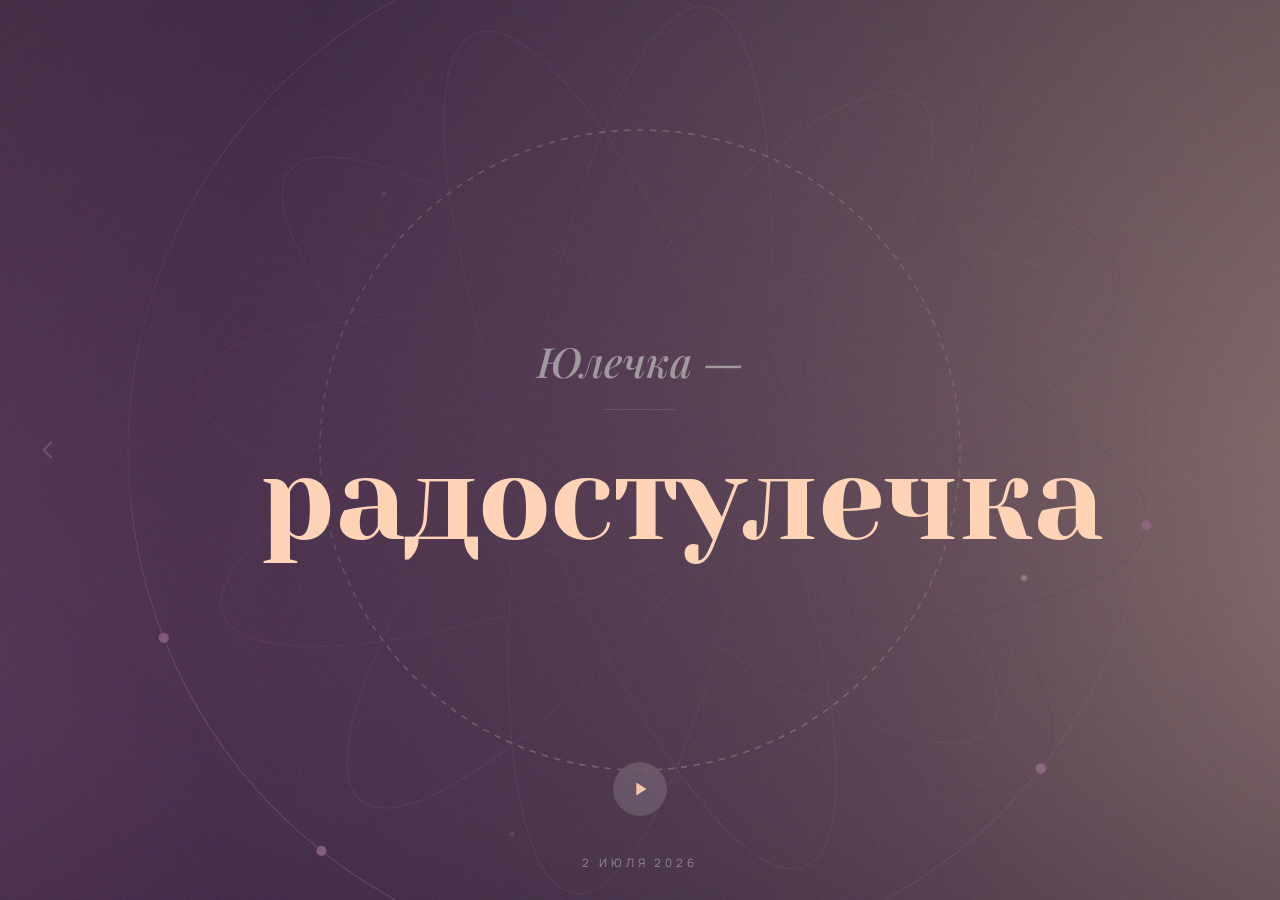
==== index.html @ dc961b3c "Прятать колокольчик после отправки кода подписки Co-Authored-By: Claude Fable 5 <noreply@anthropic.c" ====
<!DOCTYPE html>
<html lang="ru">
<head>
    <meta charset="UTF-8">
    <meta name="viewport" content="width=device-width, initial-scale=1.0">
    <title>Для Юлечки</title>

    <!-- Базовые премиум-шрифты (с кириллицей). Шрифт слова на день подгружается из JS -->
    <link rel="preconnect" href="https://fonts.googleapis.com">
    <link rel="preconnect" href="https://fonts.gstatic.com" crossorigin>
    <link href="https://fonts.googleapis.com/css2?family=Manrope:wght@400;500;600&family=Playfair+Display:ital,wght@0,500;0,600;1,500&display=swap" rel="stylesheet">

    <!-- PWA: установка на экран телефона -->
    <meta name="theme-color" content="#f4e9e3">
    <link rel="manifest" href="manifest.webmanifest">
    <link rel="apple-touch-icon" href="apple-touch-icon.png">
    <link rel="icon" type="image/png" sizes="192x192" href="icon-192.png">
    <meta name="mobile-web-app-capable" content="yes">
    <meta name="apple-mobile-web-app-capable" content="yes">
    <meta name="apple-mobile-web-app-status-bar-style" content="default">
    <meta name="apple-mobile-web-app-title" content="Юлечке">

    <style>
        :root {
            --canvas: #fbf8f5;
            --ink: #1c1614;
            --ink-soft: #6a5f5a;
            --accent: #b0567a;
            --line: #d9cfca;
            --mesh: none;
            --rhyme-font: "Playfair Display", serif;   /* JS подменит на шрифт дня */
        }

        * { box-sizing: border-box; }
        html, body { height: 100%; }

        body {
            margin: 0;
            min-height: 100svh;
            display: flex;
            align-items: center;
            justify-content: center;
            padding: clamp(24px, 6vw, 80px);
            font-family: "Manrope", -apple-system, BlinkMacSystemFont, "Segoe UI", sans-serif;
            color: var(--ink);
            background-color: var(--canvas);
            text-align: center;
            user-select: none;
            overflow: hidden;
            -webkit-font-smoothing: antialiased;
            text-rendering: optimizeLegibility;
            transition: background-color 1.4s ease, color 1.4s ease;
        }

        /* Живой mesh-градиент дня */
        body::before {
            content: "";
            position: fixed;
            inset: -30%;
            z-index: -3;
            background-image: var(--mesh);
            background-repeat: no-repeat;
            transition: background-image 1.4s ease;
            animation: drift 28s ease-in-out infinite alternate;
            will-change: transform;
        }

        /* Виньетка + тонкое зерно */
        body::after {
            content: "";
            position: fixed;
            inset: 0;
            z-index: -1;
            pointer-events: none;
            background-image:
                radial-gradient(145% 105% at 50% 38%, transparent 52%, rgba(0,0,0,0.16) 100%),
                url("data:image/svg+xml,%3Csvg xmlns='http://www.w3.org/2000/svg' width='140' height='140'%3E%3Cfilter id='n'%3E%3CfeTurbulence type='fractalNoise' baseFrequency='0.85' numOctaves='2' stitchTiles='stitch'/%3E%3C/filter%3E%3Crect width='100%25' height='100%25' filter='url(%23n)' opacity='0.4'/%3E%3C/svg%3E");
            background-size: cover, 150px 150px;
            background-repeat: no-repeat, repeat;
            opacity: 0.9;
            mix-blend-mode: soft-light;
        }

        /* Фоновый слой дня: SVG-орнамент (#art) или живая JS-сцена в песочнице (#scene) */
        #art, #scene {
            position: fixed;
            inset: 0;
            z-index: -2;
            pointer-events: none;
            opacity: 0;
            transition: opacity 1.6s ease;
            -webkit-mask-image: radial-gradient(72% 52% at 50% 47%, rgba(0,0,0,0.18), rgba(0,0,0,0.6) 46%, #000 78%);
                    mask-image: radial-gradient(72% 52% at 50% 47%, rgba(0,0,0,0.18), rgba(0,0,0,0.6) 46%, #000 78%);
        }
        #scene { border: 0; background: transparent; }
        #art svg { width: 100%; height: 100%; display: block; }

        /* Осознанная анимация орнамента — медленная, в одном ритме с дрейфом фона */
        #art .art-spin { transform-box: view-box; transform-origin: 50% 50%; will-change: transform; }
        #art .art-constellation { animation: artSpin 160s linear infinite; }
        #art .art-petals        { animation: artSpinRev 150s linear infinite; }
        #art .art-orbits        { animation: artSpin 110s linear infinite; }
        #art .art-rays          { animation: artSpin 95s  linear infinite; }
        #art .art-lattice       { animation: artSpinRev 210s linear infinite; }
        #art .art-waves         { animation: artDrift 26s ease-in-out infinite alternate; }
        #art .art-gen           { animation: artSway 30s ease-in-out infinite alternate; }
        #art .tw                { animation: twinkle 4s ease-in-out infinite; }

        @keyframes artSpin    { from { transform: rotate(0deg)    scale(1.45); } to { transform: rotate(360deg)  scale(1.45); } }
        @keyframes artSpinRev { from { transform: rotate(0deg)    scale(1.45); } to { transform: rotate(-360deg) scale(1.45); } }
        @keyframes artSway    { from { transform: rotate(-5deg)   scale(1.16); } to { transform: rotate(5deg)    scale(1.16); } }
        @keyframes artDrift   { from { transform: translateX(-3%) scale(1.12); } to { transform: translateX(3%)  scale(1.12); } }
        @keyframes twinkle    { 0%, 100% { opacity: 0.4; } 50% { opacity: 1; } }

        .card {
            position: relative;
            z-index: 0;
            max-width: 760px;
            width: 100%;
            opacity: 0;
            transform: translateY(14px);
            animation: rise 1.1s cubic-bezier(0.22, 1, 0.36, 1) forwards;
        }

        .eyebrow {
            font-size: clamp(0.7rem, 2.4vw, 0.82rem);
            letter-spacing: 0.42em;
            text-transform: uppercase;
            color: var(--ink-soft);
            margin: 0 0 clamp(20px, 5vw, 34px);
            padding-left: 0.42em;
        }

        .name {
            font-family: "Playfair Display", serif;
            font-weight: 500;
            font-style: italic;
            font-size: clamp(1.6rem, 6vw, 2.6rem);
            line-height: 1;
            color: var(--ink-soft);
            margin: 0;
        }

        .rule {
            width: clamp(40px, 12vw, 72px);
            height: 1px;
            margin: clamp(18px, 4vw, 28px) auto;
            background: var(--line);
        }

        .rhyme {
            font-family: var(--rhyme-font);
            font-weight: 500;
            font-size: clamp(3.4rem, 17vw, 7.5rem);
            line-height: 1.02;
            letter-spacing: -0.01em;
            color: var(--accent);
            margin: 0;
            cursor: pointer;             /* тап по слову переигрывает появление букв */
            -webkit-tap-highlight-color: transparent;
        }
        .rhyme .word { white-space: nowrap; }

        /* Появление по буквам — базовая анимация, набор подменяется классом anim-* */
        .rhyme .ch {
            display: inline-block;
            opacity: 0;
            animation: chRise 0.7s cubic-bezier(0.22, 1, 0.36, 1) both;
        }
        .rhyme.anim-fade  .ch { animation-name: chFade; }
        .rhyme.anim-blur  .ch { animation-name: chBlur; }
        .rhyme.anim-scale .ch { animation-name: chScale; }
        .rhyme.anim-drop  .ch { animation-name: chDrop; }
        .rhyme.anim-glow  .ch { animation-name: chGlow; animation-duration: 1.1s; }
        .rhyme.anim-wave  .ch { animation-name: chWave; }

        .date {
            position: fixed;
            left: 0; right: 0; bottom: clamp(18px, 4vw, 30px);
            text-align: center;
            font-size: clamp(0.62rem, 2vw, 0.72rem);
            letter-spacing: 0.34em;
            text-transform: uppercase;
            color: var(--ink-soft);
            opacity: 0;
            animation: fadeIn 1s ease 1s forwards;
        }

        /* Деликатная кнопка прослушивания (появляется, только если есть аудио) */
        .play {
            position: fixed;
            left: 50%;
            bottom: clamp(58px, 9vw, 84px);
            transform: translateX(-50%);
            width: 54px; height: 54px;
            display: grid; place-items: center;
            border: 1px solid var(--line);
            border-radius: 50%;
            background: rgba(255, 255, 255, 0.16);
            -webkit-backdrop-filter: blur(8px);
                    backdrop-filter: blur(8px);
            cursor: pointer;
            opacity: 0;
            transition: transform 0.25s ease, opacity 0.8s ease, background 0.25s ease;
            z-index: 1;
            -webkit-tap-highlight-color: transparent;
        }
        .play[hidden] { display: none; }
        .play.show { opacity: 0.92; }
        .play:hover { transform: translateX(-50%) scale(1.08); background: rgba(255, 255, 255, 0.28); }
        .play svg { display: block; fill: var(--accent); }

        /* Кольцо прогресса воспроизведения вокруг кнопки */
        .play .ring {
            position: absolute;
            inset: -1px;
            width: calc(100% + 2px);
            height: calc(100% + 2px);
            transform: rotate(-90deg);
            pointer-events: none;
            fill: none;
        }
        .play .ring circle {
            fill: none;
            stroke: var(--accent);
            stroke-width: 2;
            stroke-linecap: round;
            opacity: 0;
            transition: opacity 0.4s ease;
        }

        /* Колокольчик: включить пуш-уведомления (виден, пока подписка не настроена) */
        .bell {
            position: fixed;
            right: clamp(14px, 4vw, 30px);
            bottom: clamp(58px, 9vw, 84px);
            width: 44px; height: 44px;
            display: grid; place-items: center;
            border: 1px solid var(--line);
            border-radius: 50%;
            background: rgba(255, 255, 255, 0.16);
            -webkit-backdrop-filter: blur(8px);
                    backdrop-filter: blur(8px);
            cursor: pointer;
            opacity: 0;
            transition: transform 0.25s ease, opacity 0.8s ease, background 0.25s ease;
            z-index: 1;
            -webkit-tap-highlight-color: transparent;
        }
        .bell[hidden] { display: none; }
        .bell.show { opacity: 0.8; }
        .bell:hover { transform: scale(1.08); background: rgba(255, 255, 255, 0.28); }
        .bell svg { display: block; stroke: var(--ink-soft); fill: none; }

        /* Стрелки листания прошлых дней (появляются, когда архив загружен) */
        .nav {
            position: fixed;
            top: 50%;
            transform: translateY(-50%);
            width: 44px; height: 44px;
            display: grid; place-items: center;
            border: 0; padding: 0;
            background: transparent;
            color: var(--ink-soft);
            cursor: pointer;
            opacity: 0;
            transition: opacity 0.5s ease, transform 0.25s ease, visibility 0.5s;
            z-index: 2;
            -webkit-tap-highlight-color: transparent;
        }
        .nav[hidden] { display: none; }
        .nav.show { opacity: 0.4; }
        .nav.show:hover { opacity: 0.9; transform: translateY(-50%) scale(1.12); }
        .nav-prev { left: clamp(4px, 2.5vw, 26px); }
        .nav-next { right: clamp(4px, 2.5vw, 26px); }
        .nav svg { display: block; stroke: currentColor; }

        /* Подсказка «Добавить на экран телефона» — один раз, потом не показывается */
        .install {
            position: fixed;
            top: clamp(14px, 4vw, 26px);
            left: 50%;
            transform: translateX(-50%) translateY(-8px);
            display: flex; align-items: center; gap: 8px;
            max-width: calc(100vw - 28px);
            padding: 9px 10px 9px 18px;
            border: 1px solid var(--line);
            border-radius: 999px;
            background: rgba(255, 255, 255, 0.62);
            -webkit-backdrop-filter: blur(10px); backdrop-filter: blur(10px);
            color: var(--ink);
            font-size: clamp(0.78rem, 3vw, 0.9rem);
            box-shadow: 0 6px 24px rgba(0, 0, 0, 0.08);
            cursor: pointer;
            opacity: 0;
            transition: opacity 0.5s ease, transform 0.5s ease;
            z-index: 3;
        }
        .install[hidden] { display: none; }
        .install.show { opacity: 1; transform: translateX(-50%) translateY(0); }
        .install-x {
            border: 0; background: transparent; color: var(--ink-soft);
            font-size: 1.25rem; line-height: 1; cursor: pointer; padding: 0 4px;
        }

        @keyframes rise   { to { opacity: 1; transform: translateY(0); } }
        @keyframes fadeIn { to { opacity: 0.85; } }
        @keyframes drift {
            from { transform: translate3d(-2%, -1%, 0) scale(1.06) rotate(0deg); }
            to   { transform: translate3d(2%, 2%, 0)  scale(1.13) rotate(3deg); }
        }

        /* Эффекты появления буквы */
        @keyframes chRise  { from { opacity: 0; transform: translateY(0.32em); } to { opacity: 1; transform: translateY(0); } }
        @keyframes chFade  { from { opacity: 0; } to { opacity: 1; } }
        @keyframes chBlur  { from { opacity: 0; filter: blur(16px); } to { opacity: 1; filter: blur(0); } }
        @keyframes chScale { from { opacity: 0; transform: scale(0.4); } to { opacity: 1; transform: scale(1); } }
        @keyframes chDrop  { 0% { opacity: 0; transform: translateY(-0.7em); } 65% { opacity: 1; transform: translateY(0.09em); } 100% { opacity: 1; transform: translateY(0); } }
        @keyframes chGlow  { from { opacity: 0; text-shadow: 0 0 26px currentColor; } to { opacity: 1; text-shadow: 0 0 0 rgba(0,0,0,0); } }
        @keyframes chWave  { 0% { opacity: 0; transform: translateY(0.55em); } 60% { opacity: 1; transform: translateY(-0.14em); } 100% { opacity: 1; transform: translateY(0); } }

        @media (prefers-reduced-motion: reduce) {
            body::before { animation: none; }
            .card { animation: none; opacity: 1; transform: none; }
            .rhyme .ch { animation: none !important; opacity: 1; transform: none; filter: none; }
            .date { animation: none; opacity: 0.85; }
            #art .art-spin, #art .tw { animation: none !important; }
        }
    </style>
</head>
<body>

    <div id="art" aria-hidden="true"></div>
    <iframe id="scene" aria-hidden="true" sandbox="allow-scripts" referrerpolicy="no-referrer" hidden></iframe>
    <main class="card">
        <h1 class="name">Юлечка —</h1>
        <div class="rule"></div>
        <p class="rhyme" id="rhyme">…</p>
    </main>
    <div class="date" id="date" hidden></div>
    <button id="play" class="play" type="button" aria-label="Послушать" hidden>
        <svg class="ring" viewBox="0 0 56 56" aria-hidden="true"><circle id="play-ring" cx="28" cy="28" r="26.5"/></svg>
        <svg viewBox="0 0 24 24" width="22" height="22" aria-hidden="true"><path id="play-icon" d="M8 5v14l11-7z"/></svg>
    </button>
    <button id="bell" class="bell" type="button" aria-label="Включить уведомления" hidden>
        <svg viewBox="0 0 24 24" width="20" height="20" stroke-width="1.6" stroke-linecap="round" stroke-linejoin="round" aria-hidden="true">
            <path d="M18 8a6 6 0 0 0-12 0c0 7-3 9-3 9h18s-3-2-3-9"/><path d="M13.7 21a2 2 0 0 1-3.4 0"/>
        </svg>
    </button>
    <button id="nav-prev" class="nav nav-prev" type="button" aria-label="Прошлый день" hidden>
        <svg viewBox="0 0 24 24" width="26" height="26" fill="none" stroke-width="1.6" stroke-linecap="round" stroke-linejoin="round" aria-hidden="true"><path d="M15 5l-7 7 7 7"/></svg>
    </button>
    <button id="nav-next" class="nav nav-next" type="button" aria-label="Следующий день" hidden>
        <svg viewBox="0 0 24 24" width="26" height="26" fill="none" stroke-width="1.6" stroke-linecap="round" stroke-linejoin="round" aria-hidden="true"><path d="M9 5l7 7-7 7"/></svg>
    </button>
    <div id="install" class="install" role="button" tabindex="0" hidden>
        <span id="install-text">Добавить на экран телефона</span>
        <button id="install-close" class="install-x" type="button" aria-label="Скрыть">×</button>
    </div>

    <script>
        /* ---------- Резервная тема ---------- */
        const FALLBACK = {
            rhyme: "красотулечка",
            mood: "нежное",
            palette: ["#f7d9c4", "#e7a3b6", "#c8a2d8"],
            style: "bloom",
            art: "petals",
            svg: "",
            font: "playfair",
            anim: "cascade",
            date: null
        };

        /* ---------- Композиции mesh-фона ---------- */
        const STYLES = {
            aurora: [[12, 18, 62], [88, 8, 58], [50, 92, 72], [92, 78, 52]],
            mesh:   [[18, 22, 58], [82, 18, 58], [22, 82, 58], [80, 78, 58]],
            dawn:   [[50, -5, 95], [8, 28, 62], [92, 38, 62], [50, 86, 54]],
            dusk:   [[50, 105, 95], [12, 68, 62], [88, 58, 62], [50, 12, 54]],
            bloom:  [[28, 28, 52], [72, 32, 52], [50, 78, 62], [14, 86, 46]],
            frost:  [[8, 8, 52], [92, 12, 52], [48, 52, 72], [86, 92, 52]]
        };

        /* ---------- Шрифты дня (все с кириллицей) ---------- */
        const FONTS = {
            playfair:    { fam: "Playfair Display", fb: "serif",      spec: "Playfair+Display:ital,wght@0,500;0,600;1,500" },
            yeseva:      { fam: "Yeseva One",       fb: "serif",      spec: "Yeseva+One" },
            prata:       { fam: "Prata",            fb: "serif",      spec: "Prata" },
            marck:       { fam: "Marck Script",     fb: "cursive",    spec: "Marck+Script" },
            caveat:      { fam: "Caveat",           fb: "cursive",    spec: "Caveat:wght@500;700" },
            pacifico:    { fam: "Pacifico",         fb: "cursive",    spec: "Pacifico" },
            comfortaa:   { fam: "Comfortaa",        fb: "sans-serif", spec: "Comfortaa:wght@500;700" },
            unbounded:   { fam: "Unbounded",        fb: "sans-serif", spec: "Unbounded:wght@500;700" },
            philosopher: { fam: "Philosopher",      fb: "serif",      spec: "Philosopher:ital,wght@0,700;1,700" },
            lobster:     { fam: "Lobster",          fb: "cursive",    spec: "Lobster" }
        };

        const ANIMS = ["cascade", "fade", "blur", "scale", "drop", "glow", "wave"];

        /* ---------- Цветовые утилиты ---------- */
        const HEX = /^#?[0-9a-fA-F]{6}$/;
        const clamp255 = v => Math.max(0, Math.min(255, Math.round(v)));
        const normHex = h => HEX.test(h || "") ? "#" + h.replace("#", "").toLowerCase() : null;
        const toRgb = h => { h = h.replace("#", ""); return [0, 2, 4].map(i => parseInt(h.slice(i, i + 2), 16)); };
        const toHex = a => "#" + a.map(v => clamp255(v).toString(16).padStart(2, "0")).join("");
        const rgba = (h, a) => { const [r, g, b] = toRgb(h); return `rgba(${r},${g},${b},${a})`; };
        const lin = c => { c /= 255; return c <= 0.03928 ? c / 12.92 : Math.pow((c + 0.055) / 1.055, 2.4); };
        const lum = h => { const [r, g, b] = toRgb(h); return 0.2126 * lin(r) + 0.7152 * lin(g) + 0.0722 * lin(b); };
        const mix = (a, b, t) => { const A = toRgb(a), B = toRgb(b); return toHex([0, 1, 2].map(i => A[i] + (B[i] - A[i]) * t)); };
        const contrast = (a, b) => { const x = lum(a), y = lum(b); return (Math.max(x, y) + 0.05) / (Math.min(x, y) + 0.05); };

        function toHsl([r, g, b]) {
            r /= 255; g /= 255; b /= 255;
            const max = Math.max(r, g, b), min = Math.min(r, g, b);
            let h = 0, s = 0, l = (max + min) / 2;
            if (max !== min) {
                const d = max - min;
                s = l > 0.5 ? d / (2 - max - min) : d / (max + min);
                if (max === r) h = (g - b) / d + (g < b ? 6 : 0);
                else if (max === g) h = (b - r) / d + 2;
                else h = (r - g) / d + 4;
                h /= 6;
            }
            return [h * 360, s, l];
        }
        function hslToHex(h, s, l) {
            h /= 360;
            const f = t => {
                if (t < 0) t += 1; if (t > 1) t -= 1;
                if (t < 1 / 6) return p + (q - p) * 6 * t;
                if (t < 1 / 2) return q;
                if (t < 2 / 3) return p + (q - p) * (2 / 3 - t) * 6;
                return p;
            };
            const q = l < 0.5 ? l * (1 + s) : l + s - l * s;
            const p = 2 * l - q;
            return toHex([f(h + 1 / 3), f(h), f(h - 1 / 3)].map(v => v * 255));
        }
        const sat = h => toHsl(toRgb(h))[1];

        /* ---------- Тема из палитры ---------- */
        function applyTheme(t) {
            let palette = (Array.isArray(t.palette) ? t.palette : []).map(normHex).filter(Boolean);
            if (palette.length < 2) palette = FALLBACK.palette.map(normHex);
            const style = STYLES[t.style] ? t.style : "bloom";

            const avg = palette.reduce((s, c) => s + lum(c), 0) / palette.length;
            const dark = avg < 0.42;

            const tint = palette.reduce((acc, c, i) => mix(acc, c, 1 / (i + 1)), palette[0]);
            const canvas  = dark ? mix("#0e0b12", tint, 0.22) : mix("#fbf8f5", tint, 0.10);
            const ink     = dark ? mix("#ffffff", tint, 0.10) : mix("#1c1614", tint, 0.12);
            const inkSoft = mix(ink, canvas, 0.42);
            const line    = mix(ink, canvas, 0.72);

            let accent = palette.slice().sort((a, b) =>
                (sat(b) + contrast(b, canvas) / 21) - (sat(a) + contrast(a, canvas) / 21))[0];
            let guard = 0;
            while (contrast(accent, canvas) < 3.4 && guard++ < 30) {
                const [h, s, l] = toHsl(toRgb(accent));
                accent = hslToHex(h, Math.min(1, s + 0.02), dark ? Math.min(0.94, l + 0.04) : Math.max(0.10, l - 0.04));
            }

            const alpha = dark ? 0.58 : 0.62;
            const mesh = STYLES[style].map((b, i) =>
                `radial-gradient(circle at ${b[0]}% ${b[1]}%, ${rgba(palette[i % palette.length], alpha)} 0%, transparent ${b[2]}%)`
            ).join(", ");

            const r = document.documentElement.style;
            r.setProperty("--canvas", canvas);
            r.setProperty("--ink", ink);
            r.setProperty("--ink-soft", inkSoft);
            r.setProperty("--accent", accent);
            r.setProperty("--line", line);
            r.setProperty("--mesh", mesh);
        }

        /* ---------- Генеративный арт (seed из рифмы) ---------- */
        function hashStr(s) {
            let h = 2166136261;
            for (let i = 0; i < s.length; i++) { h ^= s.charCodeAt(i); h = Math.imul(h, 16777619); }
            return h >>> 0;
        }
        function mulberry32(a) {
            return function () {
                a |= 0; a = a + 0x6D2B79F5 | 0;
                let t = Math.imul(a ^ a >>> 15, 1 | a);
                t = t + Math.imul(t ^ t >>> 7, 61 | t) ^ t;
                return ((t ^ t >>> 14) >>> 0) / 4294967296;
            };
        }
        const SVG = inner =>
            `<svg viewBox="0 0 1000 1000" preserveAspectRatio="xMidYMid slice" xmlns="http://www.w3.org/2000/svg" width="100%" height="100%">${inner}</svg>`;

        const ART = {
            constellation: (rnd, pal) => {
                const R = (a, b) => a + rnd() * (b - a);
                const pts = [];
                const n = Math.round(R(26, 40));
                for (let i = 0; i < n; i++) pts.push([R(40, 960), R(40, 960), R(1.2, 3.2)]);
                let s = "";
                for (let i = 0; i < pts.length; i++)
                    for (let j = i + 1; j < pts.length; j++) {
                        const d = Math.hypot(pts[i][0] - pts[j][0], pts[i][1] - pts[j][1]);
                        if (d < 175)
                            s += `<line x1="${pts[i][0].toFixed(1)}" y1="${pts[i][1].toFixed(1)}" x2="${pts[j][0].toFixed(1)}" y2="${pts[j][1].toFixed(1)}" stroke="${pal[i % pal.length]}" stroke-width="0.8" stroke-opacity="0.32"/>`;
                    }
                s += pts.map((p, i) => `<circle cx="${p[0].toFixed(1)}" cy="${p[1].toFixed(1)}" r="${p[2].toFixed(1)}" fill="${pal[i % pal.length]}" fill-opacity="0.7"/>`).join("");
                return SVG(s);
            },
            petals: (rnd, pal) => {
                const R = (a, b) => a + rnd() * (b - a);
                const cx = 500, cy = 500; let s = "";
                const rings = Math.round(R(3, 5));
                for (let r = 0; r < rings; r++) {
                    const k = Math.round(R(8, 14));
                    const rad = 120 + r * 120 + R(-20, 20);
                    const pl = R(45, 95), pw = R(16, 40), col = pal[r % pal.length];
                    for (let i = 0; i < k; i++) {
                        const ang = (360 / k) * i + R(-4, 4);
                        s += `<ellipse cx="${cx}" cy="${(cy - rad).toFixed(1)}" rx="${pw.toFixed(1)}" ry="${pl.toFixed(1)}" fill="none" stroke="${col}" stroke-width="1" stroke-opacity="0.38" transform="rotate(${ang.toFixed(1)} ${cx} ${cy})"/>`;
                    }
                }
                return SVG(s);
            },
            waves: (rnd, pal) => {
                const R = (a, b) => a + rnd() * (b - a); let s = "";
                const lines = Math.round(R(10, 16));
                for (let l = 0; l < lines; l++) {
                    const y = 60 + l * (880 / lines), amp = R(10, 40), wl = R(120, 260), ph = R(0, Math.PI * 2);
                    let d = `M0 ${y.toFixed(1)}`;
                    for (let x = 0; x <= 1000; x += 20) d += ` L${x} ${(y + Math.sin((x / wl) * Math.PI * 2 + ph) * amp).toFixed(1)}`;
                    s += `<path d="${d}" fill="none" stroke="${pal[l % pal.length]}" stroke-width="1" stroke-opacity="0.3"/>`;
                }
                return SVG(s);
            },
            orbits: (rnd, pal) => {
                const R = (a, b) => a + rnd() * (b - a);
                const cx = R(380, 620), cy = R(380, 620); let s = "";
                const n = Math.round(R(7, 12));
                for (let i = 0; i < n; i++) {
                    const rx = 60 + i * 60 + R(-10, 10), ry = rx * R(0.55, 0.95), rot = R(0, 180);
                    s += `<ellipse cx="${cx.toFixed(0)}" cy="${cy.toFixed(0)}" rx="${rx.toFixed(0)}" ry="${ry.toFixed(0)}" fill="none" stroke="${pal[i % pal.length]}" stroke-width="0.9" stroke-opacity="0.32" transform="rotate(${rot.toFixed(0)} ${cx.toFixed(0)} ${cy.toFixed(0)})"/>`;
                }
                return SVG(s);
            },
            lattice: (rnd, pal) => {
                const R = (a, b) => a + rnd() * (b - a);
                const cx = 500, cy = 500; let s = "";
                const loops = Math.round(R(3, 5));
                for (let g = 0; g < loops; g++) {
                    const Rr = R(200, 360), rr = R(50, 120), dd = R(50, 140), col = pal[g % pal.length];
                    let pts = ""; const steps = 900;
                    for (let i = 0; i <= steps; i++) {
                        const tt = i / steps * Math.PI * 2 * 7;
                        const x = cx + (Rr - rr) * Math.cos(tt) + dd * Math.cos(((Rr - rr) / rr) * tt);
                        const y = cy + (Rr - rr) * Math.sin(tt) - dd * Math.sin(((Rr - rr) / rr) * tt);
                        pts += x.toFixed(1) + "," + y.toFixed(1) + " ";
                    }
                    s += `<polyline points="${pts.trim()}" fill="none" stroke="${col}" stroke-width="0.7" stroke-opacity="0.28"/>`;
                }
                return SVG(s);
            },
            rays: (rnd, pal) => {
                const R = (a, b) => a + rnd() * (b - a);
                const cx = R(200, 800), cy = R(150, 420); let s = "";
                const n = Math.round(R(44, 72));
                for (let i = 0; i < n; i++) {
                    const ang = R(0, Math.PI * 2), len = R(200, 720);
                    s += `<line x1="${cx.toFixed(0)}" y1="${cy.toFixed(0)}" x2="${(cx + Math.cos(ang) * len).toFixed(1)}" y2="${(cy + Math.sin(ang) * len).toFixed(1)}" stroke="${pal[i % pal.length]}" stroke-width="0.6" stroke-opacity="0.2"/>`;
                }
                return SVG(s);
            }
        };
        const STYLE_MOTIF = { aurora: "rays", mesh: "lattice", dawn: "waves", dusk: "orbits", bloom: "petals", frost: "constellation" };

        // Чистим SVG от Gemini: убираем опасное, но СОХРАНЯЕМ defs/use и локальные #-ссылки
        function sanitizeSVG(raw) {
            if (typeof raw !== "string") return null;
            const m = raw.match(/<svg[\s\S]*<\/svg>/i);
            if (!m) return null;
            let doc;
            try { doc = new DOMParser().parseFromString(m[0], "image/svg+xml"); }
            catch (e) { return null; }
            if (doc.querySelector("parsererror")) return null;
            const svg = doc.documentElement;
            if (!svg || svg.nodeName.toLowerCase() !== "svg") return null;

            // Удаляем реально опасное (use, defs и SMIL-анимацию ОСТАВЛЯЕМ — её чистим ниже)
            svg.querySelectorAll("script,foreignObject,iframe,image,a,style,text,tspan,textPath")
                .forEach(n => n.remove());

            const walk = el => {
                [...el.attributes].forEach(attr => {
                    const name = attr.name.toLowerCase(), val = attr.value.trim().toLowerCase();
                    if (name.startsWith("on")) el.removeAttribute(attr.name);
                    else if (name === "href" || name === "xlink:href") {
                        if (!val.startsWith("#")) el.removeAttribute(attr.name);   // только локальные ссылки
                    }
                    else if (val.includes("javascript:")) el.removeAttribute(attr.name);
                    else if (val.includes("url(") && val.includes("http")) el.removeAttribute(attr.name);
                });
                [...el.children].forEach(walk);
            };
            walk(svg);

            // Сплошная фоновая заливка во весь холст — убираем
            svg.querySelectorAll("rect").forEach(r => {
                const w = parseFloat(r.getAttribute("width") || "0");
                const h = parseFloat(r.getAttribute("height") || "0");
                const pct = /%/.test(r.getAttribute("width") || "") || /%/.test(r.getAttribute("height") || "");
                const fill = (r.getAttribute("fill") || "").toLowerCase();
                if ((pct || (w >= 900 && h >= 900)) && fill && fill !== "none") r.remove();
            });

            // Разрешаем безопасную SMIL-анимацию: только transform/opacity/stroke-* и т.п.,
            // НИКАКИХ href/событий/javascript: — иначе удаляем сам анимирующий узел.
            const SAFE_ANIM = new Set(["transform", "opacity", "fill", "fill-opacity",
                "stroke", "stroke-opacity", "stroke-width", "stroke-dashoffset", "stroke-dasharray",
                "r", "cx", "cy", "x", "y", "x1", "y1", "x2", "y2", "rx", "ry", "width", "height",
                "d", "points", "offset", "stop-color", "stop-opacity", "gradienttransform"]);
            const reduceMotion = window.matchMedia && window.matchMedia("(prefers-reduced-motion: reduce)").matches;
            svg.querySelectorAll("animate, animateTransform, animateMotion, set").forEach(el => {
                if (reduceMotion) { el.remove(); return; }   // уважаем «меньше движения»
                const an = (el.getAttribute("attributeName") || "").trim().toLowerCase();
                if (an && !SAFE_ANIM.has(an)) { el.remove(); return; }
                ["values", "from", "to", "by"].forEach(a => {
                    const v = (el.getAttribute(a) || "").toLowerCase();
                    if (v.includes("javascript:") || (v.includes("url(") && v.includes("http"))) el.remove();
                });
            });

            if (!svg.querySelector("path,circle,ellipse,line,polyline,polygon,rect,use")) return null;

            if (!svg.getAttribute("viewBox")) svg.setAttribute("viewBox", "0 0 1000 1000");
            svg.setAttribute("preserveAspectRatio", "xMidYMid slice");
            svg.setAttribute("width", "100%");
            svg.setAttribute("height", "100%");
            return svg.outerHTML;
        }

        // Оборачиваем содержимое в группу для вращения и заставляем кружки мерцать
        const SVGNS = "http://www.w3.org/2000/svg";
        function animateArt(host, motifClass, rnd) {
            const svg = host.querySelector("svg");
            if (!svg) return;
            const g = document.createElementNS(SVGNS, "g");
            g.setAttribute("class", "art-spin " + motifClass);
            while (svg.firstChild) g.appendChild(svg.firstChild);
            svg.appendChild(g);
            svg.querySelectorAll("circle").forEach(c => {           // мерцание точек/звёзд
                c.classList.add("tw");
                const r = rnd();
                c.style.animationDelay = (r * 4).toFixed(2) + "s";
                c.style.animationDuration = (3 + r * 3).toFixed(2) + "s";
            });
        }

        // Приводим цвета SVG к палитре дня (структуру цветов сохраняем, гамму — к фоновой)
        function recolorArt(host, palette, dark) {
            const mixTo = dark ? "#ffffff" : "#2a2024";
            const pal = palette.map(c => mix(c, mixTo, dark ? 0.16 : 0.28));
            const map = new Map();
            let idx = 0;
            const pick = v => {
                if (!map.has(v)) { map.set(v, pal[idx % pal.length]); idx++; }
                return map.get(v);
            };
            host.querySelectorAll("*").forEach(el => {
                ["stroke", "fill"].forEach(attr => {
                    const v = (el.getAttribute(attr) || "").trim().toLowerCase();
                    if (v && v !== "none" && v !== "transparent" && !v.startsWith("url(")) el.setAttribute(attr, pick(v));
                });
                let st = el.getAttribute("style");
                if (st && /(stroke|fill)\s*:/i.test(st)) {
                    st = st.replace(/(stroke|fill)\s*:\s*([^;]+)/gi, (m, p, val) => {
                        val = val.trim().toLowerCase();
                        if (val && val !== "none" && val !== "transparent" && !val.startsWith("url(")) return p + ":" + pick(val);
                        return m;
                    });
                    el.setAttribute("style", st);
                }
            });
        }

        /* ---------- Живая JS-сцена от Gemini в изолированной песочнице ----------
           Код выполняется в <iframe sandbox="allow-scripts"> с CSP default-src 'none':
           нет доступа к странице, нет сети. Gemini доступны: ctx, W(), H(), PALETTE, MOOD, DARK. */
        function buildSceneDoc(code, palette, mood, dark) {
            const safe = String(code).replace(/<\/script/gi, "<\\/script");
            return '<!DOCTYPE html><html><head>'
                + '<meta http-equiv="Content-Security-Policy" content="default-src \'none\'; script-src \'unsafe-inline\'; style-src \'unsafe-inline\'; img-src data: blob:;">'
                + '<style>html,body{margin:0;height:100%;overflow:hidden;background:transparent}canvas{display:block;width:100vw;height:100vh}</style>'
                + '</head><body><canvas id="c"></canvas><script>(function(){try{'
                + 'var PALETTE=' + JSON.stringify(palette) + ',MOOD=' + JSON.stringify(mood) + ',DARK=' + (dark ? 'true' : 'false') + ';'
                + 'var canvas=document.getElementById("c"),ctx=canvas.getContext("2d"),DPR=Math.min(window.devicePixelRatio||1,2);'
                + 'function W(){return window.innerWidth}function H(){return window.innerHeight}'
                + 'function fit(){canvas.width=W()*DPR;canvas.height=H()*DPR;ctx.setTransform(DPR,0,0,DPR,0,0);}'
                + 'window.addEventListener("resize",fit);fit();'
                + safe
                + '}catch(e){}})();<\/script></body></html>';
        }

        // Выбор фонового слоя: живая сцена (если Gemini её прислал) или SVG/параметрика
        function renderBackdrop(t) {
            const art = document.getElementById("art");
            const scene = document.getElementById("scene");
            let palette = (Array.isArray(t.palette) ? t.palette : []).map(normHex).filter(Boolean);
            if (palette.length < 2) palette = FALLBACK.palette.map(normHex);
            const avg = palette.reduce((s, c) => s + lum(c), 0) / palette.length;
            const dark = avg < 0.42;
            const code = (typeof t.scene === "string" && t.scene.trim().length > 20) ? t.scene : null;

            if (code && scene) {
                const pal = palette.map(c => mix(c, dark ? "#ffffff" : "#2a2024", dark ? 0.16 : 0.28));
                if (art) { art.style.opacity = 0; art.innerHTML = ""; }
                scene.srcdoc = buildSceneDoc(code, pal, t.mood || "", dark);
                scene.hidden = false;
                requestAnimationFrame(() => { scene.style.opacity = dark ? 0.7 : 0.62; });
            } else {
                if (scene) { scene.hidden = true; scene.style.opacity = 0; scene.removeAttribute("srcdoc"); }
                renderArt(t);
            }
        }

        function renderArt(t) {
            const host = document.getElementById("art");
            if (!host) return;
            let palette = (Array.isArray(t.palette) ? t.palette : []).map(normHex).filter(Boolean);
            if (palette.length < 2) palette = FALLBACK.palette.map(normHex);
            const avg = palette.reduce((s, c) => s + lum(c), 0) / palette.length;
            const dark = avg < 0.42;
            const rnd = mulberry32(hashStr((t.rhyme || "") + "·art"));

            let svg = sanitizeSVG(t.svg);
            const gemini = !!svg;
            let motifClass = null;
            if (gemini) {
                // Если Gemini сам встроил SMIL-анимацию — оставляем ЕЁ, свою не добавляем.
                motifClass = /<animate/i.test(svg) ? null : "art-gen";
            } else {
                const mixTo = dark ? "#ffffff" : "#2a2024";
                const artPal = palette.map(c => mix(c, mixTo, dark ? 0.18 : 0.32));
                const motif = ART[t.art] ? t.art : (STYLE_MOTIF[t.style] || "petals");
                svg = ART[motif](mulberry32(hashStr((t.rhyme || "") + "·" + motif)), artPal);
                motifClass = "art-" + motif;
            }
            host.innerHTML = svg;
            host.style.opacity = dark ? 0.7 : 0.62;
            if (gemini) recolorArt(host, palette, dark);   // SVG от Gemini красим в палитру дня
            if (motifClass) animateArt(host, motifClass, rnd);
        }

        /* ---------- Шрифт дня ---------- */
        function applyFont(key) {
            const f = FONTS[key] || FONTS.playfair;
            const id = "font-" + f.spec.replace(/[^a-z]/gi, "").toLowerCase();
            if (!document.getElementById(id)) {
                const l = document.createElement("link");
                l.id = id; l.rel = "stylesheet";
                l.href = `https://fonts.googleapis.com/css2?family=${f.spec}&display=swap`;
                document.head.appendChild(l);
            }
            document.documentElement.style.setProperty("--rhyme-font", `"${f.fam}", ${f.fb}`);
            if (document.fonts && document.fonts.load) {
                document.fonts.load(`1em "${f.fam}"`).then(fitRhyme).catch(() => {});
            }
        }

        /* ---------- Анимация появления ---------- */
        function applyAnim(key) {
            ANIMS.forEach(a => rhymeEl.classList.remove("anim-" + a));
            rhymeEl.classList.add("anim-" + (ANIMS.includes(key) ? key : "cascade"));
        }

        /* ---------- Вывод рифмы ---------- */
        const rhymeEl = document.getElementById("rhyme");

        function setRhyme(word) {
            rhymeEl.style.fontSize = "";
            rhymeEl.textContent = "";
            const parts = String(word).split("-");
            let i = 0;
            const ch = (text) => {
                const s = document.createElement("span");
                s.className = "ch";
                s.textContent = text;
                s.style.animationDelay = (0.25 + i++ * 0.04).toFixed(2) + "s";
                return s;
            };
            parts.forEach((part, pi) => {
                const w = document.createElement("span");
                w.className = "word";
                [...part].forEach(c => w.appendChild(ch(c)));
                if (pi < parts.length - 1) w.appendChild(ch("-"));
                rhymeEl.appendChild(w);
                if (pi < parts.length - 1) {
                    rhymeEl.appendChild(document.createTextNode("​"));
                }
            });
            fitRhyme();
            // страховка: после проигрывания анимации гарантируем, что буквы видимы
            clearTimeout(setRhyme._t);
            setRhyme._t = setTimeout(() => {
                rhymeEl.querySelectorAll(".ch").forEach(s => { s.style.opacity = "1"; });
            }, 2600);
        }

        function fitRhyme() {
            rhymeEl.style.fontSize = "";
            const avail = rhymeEl.clientWidth;
            if (!avail) return;
            const need = rhymeEl.scrollWidth;
            if (need <= avail) return;
            // прикидываем размер по соотношению, затем чуть дожимаем — впишется любое слово
            let size = parseFloat(getComputedStyle(rhymeEl).fontSize);
            size = Math.max(12, Math.floor(size * avail / need) - 1);
            rhymeEl.style.fontSize = size + "px";
            let guard = 0;
            while (rhymeEl.scrollWidth > avail + 1 && size > 10 && guard++ < 80) {
                size -= 1;
                rhymeEl.style.fontSize = size + "px";
            }
        }

        /* ---------- Дата ---------- */
        const MONTHS = ["января","февраля","марта","апреля","мая","июня",
                        "июля","августа","сентября","октября","ноября","декабря"];
        function setDate(iso) {
            if (!iso) return;
            const m = /^(\d{4})-(\d{2})-(\d{2})/.exec(iso);
            if (!m) return;
            const el = document.getElementById("date");
            el.textContent = `${+m[3]} ${MONTHS[+m[2] - 1]} ${m[1]}`;
            el.hidden = false;
        }

        function render(data) {
            currentCard = data;
            applyTheme(data);
            applyFont(data.font);
            applyAnim(data.anim);
            setRhyme(data.rhyme || FALLBACK.rhyme);
            renderBackdrop(data);
            setDate(data.date);
            document.title = `Юлечка — ${data.rhyme || ""}`.trim();
            // аудио озвучено только для сегодняшней (последней) открытки
            if (audioCtl) audioCtl.setToday(idx === cards.length - 1);
        }

        /* ---------- Листание прошлых дней (архив) ---------- */
        let cards = [FALLBACK];        // прошлые дни + сегодня (последняя)
        let idx = 0;
        let currentCard = FALLBACK;
        let audioCtl = null;           // выставляется в setupAudio()

        function show(i) {
            if (i < 0 || i >= cards.length || i === idx) return;
            idx = i;
            render(cards[idx]);
            updateNav();
        }

        function updateNav() {
            const prev = document.getElementById("nav-prev");
            const next = document.getElementById("nav-next");
            if (!prev || !next) return;
            const many = cards.length > 1;
            prev.hidden = next.hidden = !many;
            if (!many) return;
            requestAnimationFrame(() => { prev.classList.add("show"); next.classList.add("show"); });
            prev.style.visibility = idx === 0 ? "hidden" : "";
            next.style.visibility = idx === cards.length - 1 ? "hidden" : "";
        }

        async function loadArchive(today) {
            try {
                const res = await fetch(`archive.json?t=${Date.now()}`);
                if (!res.ok) return;
                const arch = await res.json();
                if (!Array.isArray(arch)) return;
                // последняя открытка каждого прошлого дня (сегодняшняя берётся из data.json)
                const byDate = new Map();
                arch.forEach(c => { if (c && c.date && Array.isArray(c.palette)) byDate.set(c.date, c); });
                if (today.date) byDate.delete(today.date);
                const past = [...byDate.values()].sort((a, b) => (a.date < b.date ? -1 : 1));
                if (!past.length) return;
                cards = [...past, today];
                idx = cards.length - 1;
                updateNav();
            } catch (e) { /* архива может не быть — просто без листания */ }
        }

        document.getElementById("nav-prev").addEventListener("click", () => show(idx - 1));
        document.getElementById("nav-next").addEventListener("click", () => show(idx + 1));
        window.addEventListener("keydown", (e) => {
            if (e.key === "ArrowLeft") show(idx - 1);
            else if (e.key === "ArrowRight") show(idx + 1);
        });

        // Свайп: влево — к более новым, вправо — к прошлым
        let swX = null, swY = null;
        window.addEventListener("touchstart", (e) => {
            swX = e.touches[0].clientX; swY = e.touches[0].clientY;
        }, { passive: true });
        window.addEventListener("touchend", (e) => {
            if (swX === null) return;
            const dx = e.changedTouches[0].clientX - swX;
            const dy = e.changedTouches[0].clientY - swY;
            swX = swY = null;
            if (Math.abs(dx) > 56 && Math.abs(dx) > Math.abs(dy) * 1.6) show(idx + (dx < 0 ? 1 : -1));
        }, { passive: true });

        // Тап по слову дня — буквы переигрывают анимацию появления
        rhymeEl.addEventListener("click", () => setRhyme(currentCard.rhyme || FALLBACK.rhyme));

        let resizeTimer;
        window.addEventListener("resize", () => {
            clearTimeout(resizeTimer);
            resizeTimer = setTimeout(fitRhyme, 120);
        });
        if (document.fonts && document.fonts.ready) {
            document.fonts.ready.then(fitRhyme);
        }

        // Плеер: круглая кнопка появляется, только если audio.mp3 реально загрузился,
        // и только на сегодняшней открытке (для прошлых дней озвучки нет)
        function setupAudio() {
            const btn = document.getElementById("play");
            const icon = document.getElementById("play-icon");
            const ring = document.getElementById("play-ring");
            if (!btn || !icon) return;
            const PLAY = "M8 5v14l11-7z";
            const PAUSE = "M7 5h3v14H7zM14 5h3v14h-3z";
            const src = `audio.mp3?t=${Date.now()}`;
            const audio = new Audio();
            audio.src = src;
            audio.preload = "auto";

            let ready = false;      // файл реально есть
            let onToday = true;     // смотрим сегодняшнюю открытку
            const applyVis = () => {
                if (ready && onToday) {
                    btn.hidden = false;
                    requestAnimationFrame(() => btn.classList.add("show"));
                } else {
                    btn.classList.remove("show");
                    btn.hidden = true;
                }
            };
            const reveal = () => { if (!ready) { ready = true; applyVis(); } };
            audioCtl = {
                setToday(v) {
                    if (onToday === v) return;
                    onToday = v;
                    if (!v && !audio.paused) audio.pause();
                    applyVis();
                }
            };

            // iOS Safari не шлёт canplay/loadeddata без жеста — показываем по факту наличия файла
            fetch(src, { method: "HEAD" }).then((r) => { if (r.ok) reveal(); }).catch(() => {});
            audio.addEventListener("loadeddata", reveal);
            audio.addEventListener("canplay", reveal);
            btn.addEventListener("click", () => {
                if (audio.paused) audio.play().catch(() => {});
                else audio.pause();
            });

            // Кольцо прогресса вокруг кнопки
            const C = 2 * Math.PI * 26.5;
            let raf = 0;
            if (ring) {
                ring.style.strokeDasharray = C.toFixed(1);
                ring.style.strokeDashoffset = C.toFixed(1);
            }
            const tick = () => {
                if (ring && audio.duration) {
                    ring.style.strokeDashoffset = (C * (1 - audio.currentTime / audio.duration)).toFixed(1);
                }
                raf = requestAnimationFrame(tick);
            };

            audio.addEventListener("play", () => {
                icon.setAttribute("d", PAUSE); btn.setAttribute("aria-label", "Пауза");
                if (ring) ring.style.opacity = 0.9;
                cancelAnimationFrame(raf); raf = requestAnimationFrame(tick);
            });
            audio.addEventListener("pause", () => {
                icon.setAttribute("d", PLAY); btn.setAttribute("aria-label", "Послушать");
                cancelAnimationFrame(raf);
            });
            audio.addEventListener("ended", () => {
                icon.setAttribute("d", PLAY);
                cancelAnimationFrame(raf);
                if (ring) { ring.style.opacity = 0; ring.style.strokeDashoffset = C.toFixed(1); }
            });
        }

        async function init() {
            let today = FALLBACK;
            try {
                const res = await fetch(`data.json?t=${Date.now()}`);
                if (res.ok) today = await res.json();
            } catch (e) { /* оставляем FALLBACK */ }
            cards = [today];
            idx = 0;
            render(today);
            loadArchive(today);   // фоном: появятся стрелки и свайп по прошлым дням
        }

        /* ---------- Пуш-уведомления об открытке дня ----------
           На iPhone работают только из приложения, добавленного на экран «Домой» (iOS 16.4+).
           GitHub Pages без бэкенда, поэтому подписка отправляется владельцу сайта один раз
           (через «Поделиться»/буфер) и коммитится в subscriptions.json — оттуда её читает
           notify.py, который шлёт пуш в 12:00 МСК из GitHub Actions. */
        const VAPID_PUBLIC = "BPTN_CVrLVCUYlR7ftakhy2avyfufMxnf0DYEXtDDhl2dErD4Zv9v7Z_2x3D-ZwbobD6boYM6DoHNA41oSM6Nk8";

        function urlB64ToU8(s) {
            const pad = "=".repeat((4 - s.length % 4) % 4);
            const raw = atob((s + pad).replace(/-/g, "+").replace(/_/g, "/"));
            return Uint8Array.from([...raw].map(c => c.charCodeAt(0)));
        }

        async function setupPush() {
            const btn = document.getElementById("bell");
            if (!btn) return;
            if (!("serviceWorker" in navigator) || !("PushManager" in window) || !("Notification" in window)) return;
            const standalone = matchMedia("(display-mode: standalone)").matches || navigator.standalone === true;
            const ua = navigator.userAgent;
            const isIOS = /iphone|ipad|ipod/i.test(ua) || (navigator.maxTouchPoints > 1 && /Macintosh/.test(ua));
            if (isIOS && !standalone) return;   // на iOS пуши доступны только установленному приложению

            let reg;
            try { reg = await navigator.serviceWorker.ready; } catch (e) { return; }
            let sub = null;
            try { sub = await reg.pushManager.getSubscription(); } catch (e) {}

            // Уже подписались и отправили код с этого устройства — кнопка больше не нужна.
            // Если подписка при этом исчезла (сняли разрешение) — покажем колокольчик заново.
            const SENT_KEY = "push-code-sent";
            if (localStorage.getItem(SENT_KEY) === "1") {
                if (sub) return;
                localStorage.removeItem(SENT_KEY);
            }

            // Если эта подписка уже закоммичена в subscriptions.json — всё настроено, кнопка не нужна
            let known = [];
            try {
                const r = await fetch(`subscriptions.json?t=${Date.now()}`);
                if (r.ok) known = await r.json();
            } catch (e) {}
            if (sub && Array.isArray(known) && known.some(k => k && k.endpoint === sub.endpoint)) return;

            btn.hidden = false;
            requestAnimationFrame(() => btn.classList.add("show"));

            btn.addEventListener("click", async () => {
                try {
                    const perm = await Notification.requestPermission();
                    if (perm !== "granted") return;
                    if (!sub) {
                        sub = await reg.pushManager.subscribe({
                            userVisibleOnly: true,
                            applicationServerKey: urlB64ToU8(VAPID_PUBLIC),
                        });
                    }
                    const text = JSON.stringify(sub.toJSON());
                    // Код подписки нужно один раз доставить владельцу сайта
                    if (navigator.share) {
                        await navigator.share({ title: "Код подписки на открытки", text });
                    } else if (navigator.clipboard) {
                        await navigator.clipboard.writeText(text);
                        alert("Код подписки скопирован — отправь его создателю сайта, и уведомления заработают.");
                    } else {
                        prompt("Скопируй код подписки и отправь создателю сайта:", text);
                    }
                    // Код ушёл — колокольчик прячем насовсем (share при отмене бросает AbortError,
                    // так что сюда попадаем только после реальной отправки/копирования)
                    localStorage.setItem(SENT_KEY, "1");
                    btn.classList.remove("show");
                    setTimeout(() => { btn.hidden = true; }, 800);
                } catch (e) { console.warn("push subscribe:", e); }
            });
        }

        // Установка как приложение: предлагаем один раз, после добавления/скрытия — больше нет
        function setupInstall() {
            const bar = document.getElementById("install");
            const text = document.getElementById("install-text");
            const closeBtn = document.getElementById("install-close");
            if (!bar) return;
            const KEY = "pwa-install-dismissed";
            const standalone = matchMedia("(display-mode: standalone)").matches || navigator.standalone === true;
            if (standalone || localStorage.getItem(KEY) === "1") return;   // уже приложение или скрыли

            let deferred = null;
            const show = () => { bar.hidden = false; requestAnimationFrame(() => bar.classList.add("show")); };
            const hide = (remember) => {
                bar.classList.remove("show");
                setTimeout(() => { bar.hidden = true; }, 500);
                if (remember) localStorage.setItem(KEY, "1");
            };

            closeBtn.addEventListener("click", (e) => { e.stopPropagation(); hide(true); });

            // Android/Chrome: системное предложение установки
            window.addEventListener("beforeinstallprompt", (e) => {
                e.preventDefault();
                deferred = e;
                text.textContent = "Добавить на экран телефона";
                show();
            });
            window.addEventListener("appinstalled", () => hide(true));

            const trigger = async () => {
                if (!deferred) return;                 // на iOS бар просто информационный
                deferred.prompt();
                const choice = await deferred.userChoice;
                deferred = null;
                hide(choice && choice.outcome === "accepted");
            };
            bar.addEventListener("click", trigger);
            bar.addEventListener("keydown", (e) => { if (e.key === "Enter" || e.key === " ") trigger(); });

            // iOS: системного предложения нет (ограничение Apple) — только вручную через «Поделиться».
            // iOS не сообщает, добавлено ли уже на экран, поэтому в Safari не назойливо:
            // показываем максимум 3 раза (потом сами прячем); «×» прячет навсегда.
            const ua = navigator.userAgent;
            const isIOS = /iphone|ipad|ipod/i.test(ua) || (navigator.maxTouchPoints > 1 && /Macintosh/.test(ua));
            if (isIOS && !standalone) {
                const CKEY = "pwa-ios-hint-count";
                const seen = +(localStorage.getItem(CKEY) || 0);
                if (seen >= 3) return;
                localStorage.setItem(CKEY, String(seen + 1));
                const inSafari = /Safari/.test(ua) && !/CriOS|FxiOS|EdgiOS|OPiOS|YaBrowser/.test(ua);
                text.textContent = inSafari
                    ? "Установить: «Поделиться» ↑, затем «На экран „Домой“»"
                    : "Откройте эту страницу в Safari, чтобы добавить на экран";
                show();
            }
        }

        if ("serviceWorker" in navigator) {
            window.addEventListener("load", () => navigator.serviceWorker.register("sw.js").catch(() => {}));
        }

        init();
        setupAudio();
        setupInstall();
        setupPush();
    </script>
</body>
</html>
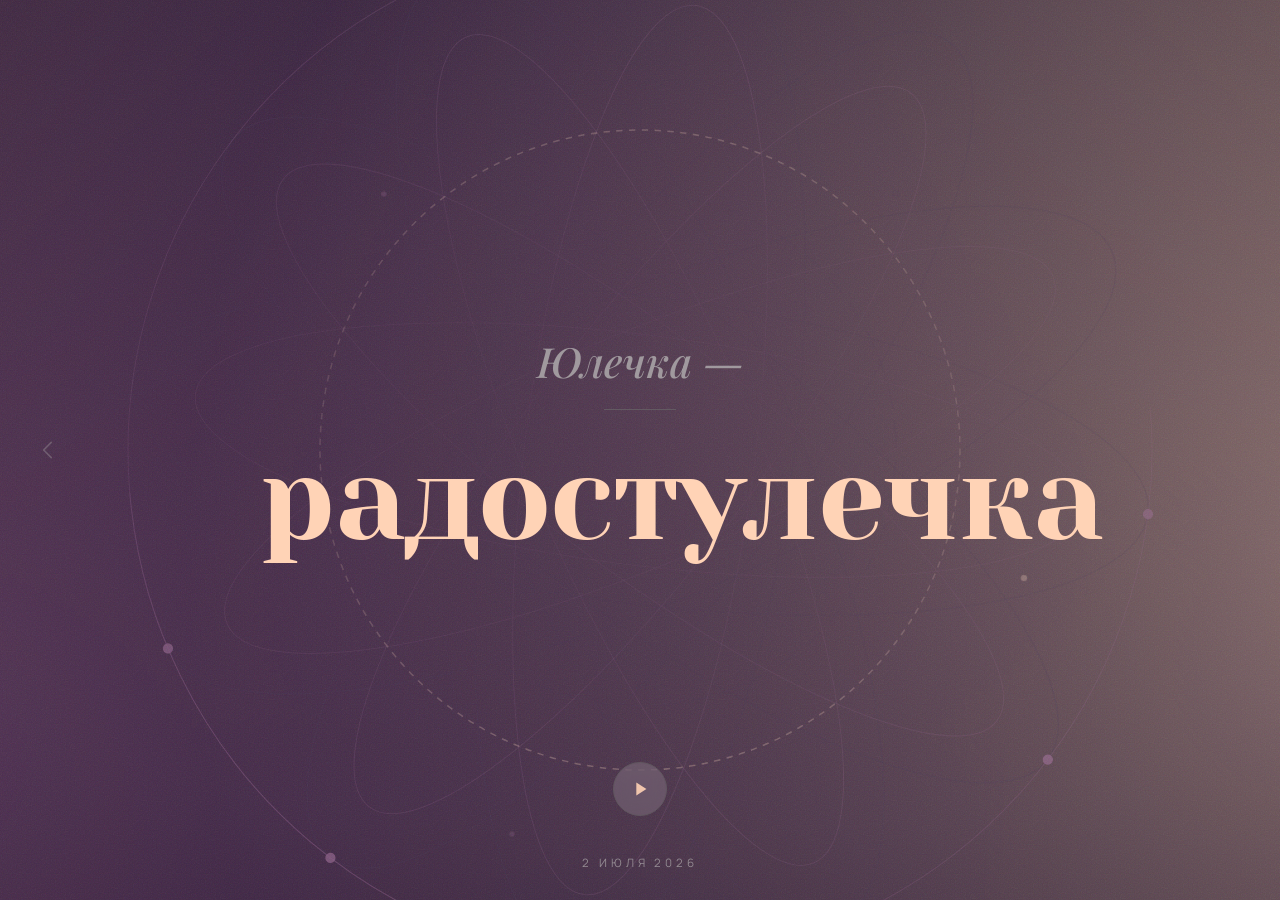
==== commit 6b6dcfc6: "iOS: код подписки через плашку вторым нажатием Диалог разрешения «съедает» пользовательский жест, и " ====
--- a/index.html
+++ b/index.html
@@ -356,6 +356,9 @@
     <div id="install" class="install" role="button" tabindex="0" hidden>
         <span id="install-text">Добавить на экран телефона</span>
         <button id="install-close" class="install-x" type="button" aria-label="Скрыть">×</button>
+    </div>
+    <div id="share-hint" class="install" role="button" tabindex="0" hidden>
+        <span>Уведомления включены! Нажми, чтобы отправить код&nbsp;💌</span>
     </div>
 
     <script>
@@ -1056,8 +1059,52 @@
             btn.hidden = false;
             requestAnimationFrame(() => btn.classList.add("show"));
 
+            const bar = document.getElementById("share-hint");
+            const done = () => {
+                localStorage.setItem(SENT_KEY, "1");
+                btn.classList.remove("show");
+                setTimeout(() => { btn.hidden = true; }, 800);
+                if (bar) {
+                    bar.classList.remove("show");
+                    setTimeout(() => { bar.hidden = true; }, 500);
+                }
+            };
+
+            // Отправка кода. ВАЖНО: share/clipboard на iOS работают только в момент
+            // свежего нажатия — эту функцию зовём строго из обработчика клика, без await до неё.
+            const sendCode = async () => {
+                const text = JSON.stringify(sub.toJSON());
+                try {
+                    if (navigator.share) {
+                        await navigator.share({ title: "Код подписки на открытки", text });
+                    } else if (navigator.clipboard) {
+                        await navigator.clipboard.writeText(text);
+                        alert("Код подписки скопирован — отправь его создателю сайта, и уведомления заработают.");
+                    } else {
+                        prompt("Скопируй код подписки и отправь создателю сайта:", text);
+                    }
+                } catch (e) {
+                    if (e && e.name === "AbortError") return;   // передумали — оставляем всё как есть
+                    // share/clipboard заблокированы — показываем код напрямую, его можно скопировать
+                    prompt("Скопируй код подписки и отправь создателю сайта:", text);
+                }
+                done();
+            };
+
+            const showShareBar = () => {
+                if (!bar) { sendCode(); return; }
+                bar.hidden = false;
+                requestAnimationFrame(() => bar.classList.add("show"));
+            };
+            if (bar) {
+                bar.addEventListener("click", () => { if (sub) sendCode(); });
+                bar.addEventListener("keydown", (e) => { if ((e.key === "Enter" || e.key === " ") && sub) sendCode(); });
+            }
+
             btn.addEventListener("click", async () => {
                 try {
+                    // Разрешение уже есть и подписка готова — жест ещё свежий, делимся сразу
+                    if (Notification.permission === "granted" && sub) { sendCode(); return; }
                     const perm = await Notification.requestPermission();
                     if (perm !== "granted") return;
                     if (!sub) {
@@ -1066,21 +1113,9 @@
                             applicationServerKey: urlB64ToU8(VAPID_PUBLIC),
                         });
                     }
-                    const text = JSON.stringify(sub.toJSON());
-                    // Код подписки нужно один раз доставить владельцу сайта
-                    if (navigator.share) {
-                        await navigator.share({ title: "Код подписки на открытки", text });
-                    } else if (navigator.clipboard) {
-                        await navigator.clipboard.writeText(text);
-                        alert("Код подписки скопирован — отправь его создателю сайта, и уведомления заработают.");
-                    } else {
-                        prompt("Скопируй код подписки и отправь создателю сайта:", text);
-                    }
-                    // Код ушёл — колокольчик прячем насовсем (share при отмене бросает AbortError,
-                    // так что сюда попадаем только после реальной отправки/копирования)
-                    localStorage.setItem(SENT_KEY, "1");
-                    btn.classList.remove("show");
-                    setTimeout(() => { btn.hidden = true; }, 800);
+                    // После диалога разрешения жест «протух» — share бы молча не сработал (iOS).
+                    // Показываем плашку: её нажатие — новый жест, и шэринг откроется.
+                    showShareBar();
                 } catch (e) { console.warn("push subscribe:", e); }
             });
         }
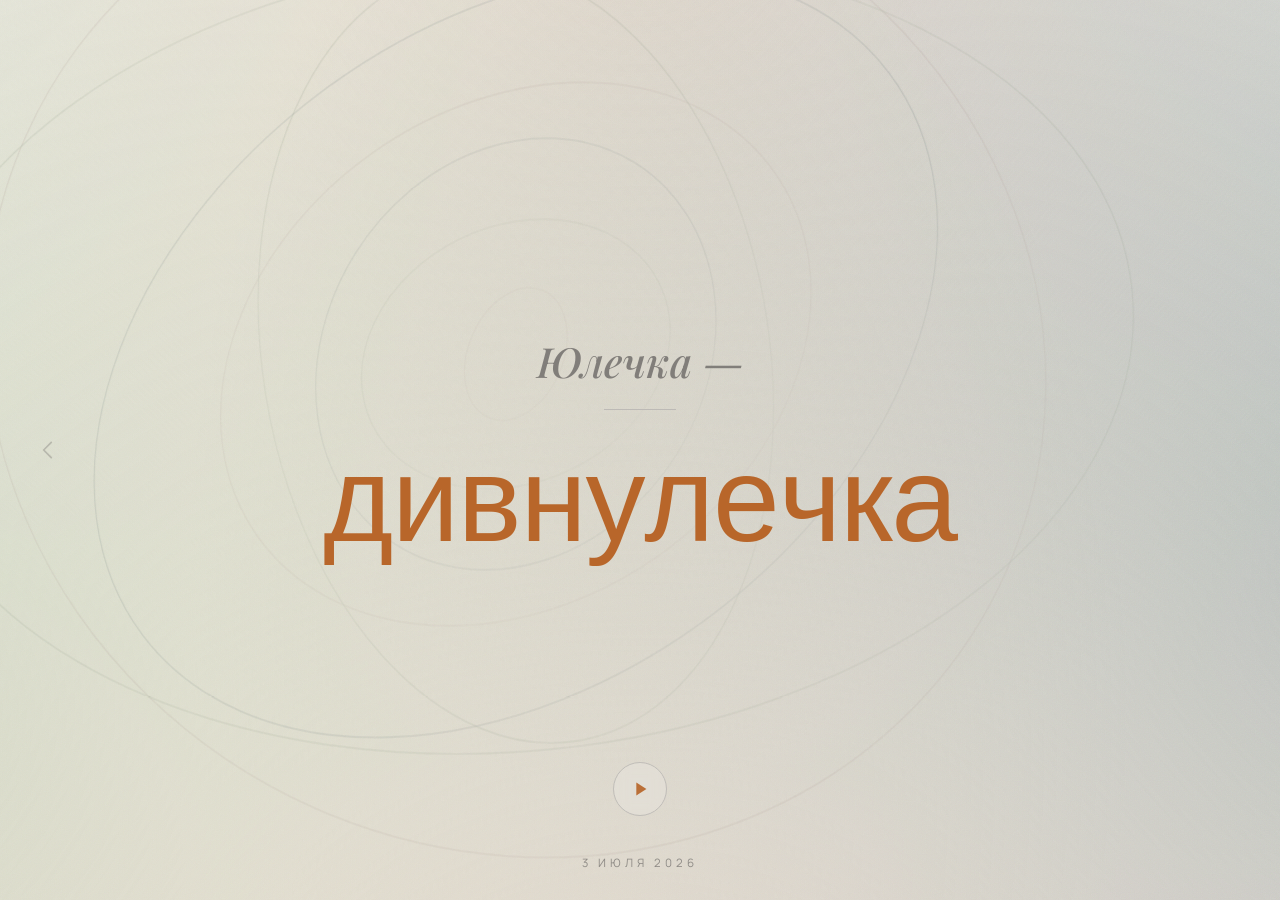
==== commit 34abde07: "Ударения: омографы + правка гонки замера слова со шрифтом дня - voice.py: омограф-модель ruaccent tu" ====
--- a/index.html
+++ b/index.html
@@ -763,6 +763,14 @@
                 const l = document.createElement("link");
                 l.id = id; l.rel = "stylesheet";
                 l.href = `https://fonts.googleapis.com/css2?family=${f.spec}&display=swap`;
+                // ВАЖНО: пока стилшит не загружен, @font-face ещё не объявлен и
+                // document.fonts.load(...) резолвится мгновенно и впустую — слово мерилось
+                // запасным шрифтом и вылезало за экран. Ждём сам файл шрифта после onload.
+                l.addEventListener("load", () => {
+                    if (document.fonts && document.fonts.load) {
+                        document.fonts.load(`1em "${f.fam}"`).then(fitRhyme).catch(() => {});
+                    }
+                });
                 document.head.appendChild(l);
             }
             document.documentElement.style.setProperty("--rhyme-font", `"${f.fam}", ${f.fb}`);
@@ -926,6 +934,10 @@
         if (document.fonts && document.fonts.ready) {
             document.fonts.ready.then(fitRhyme);
         }
+        // Страховка: любой дозагрузившийся шрифт (в т.ч. шрифт дня) → перемеряем слово
+        if (document.fonts && document.fonts.addEventListener) {
+            document.fonts.addEventListener("loadingdone", () => fitRhyme());
+        }
 
         // Плеер: круглая кнопка появляется, только если audio.mp3 реально загрузился,
         // и только на сегодняшней открытке (для прошлых дней озвучки нет)
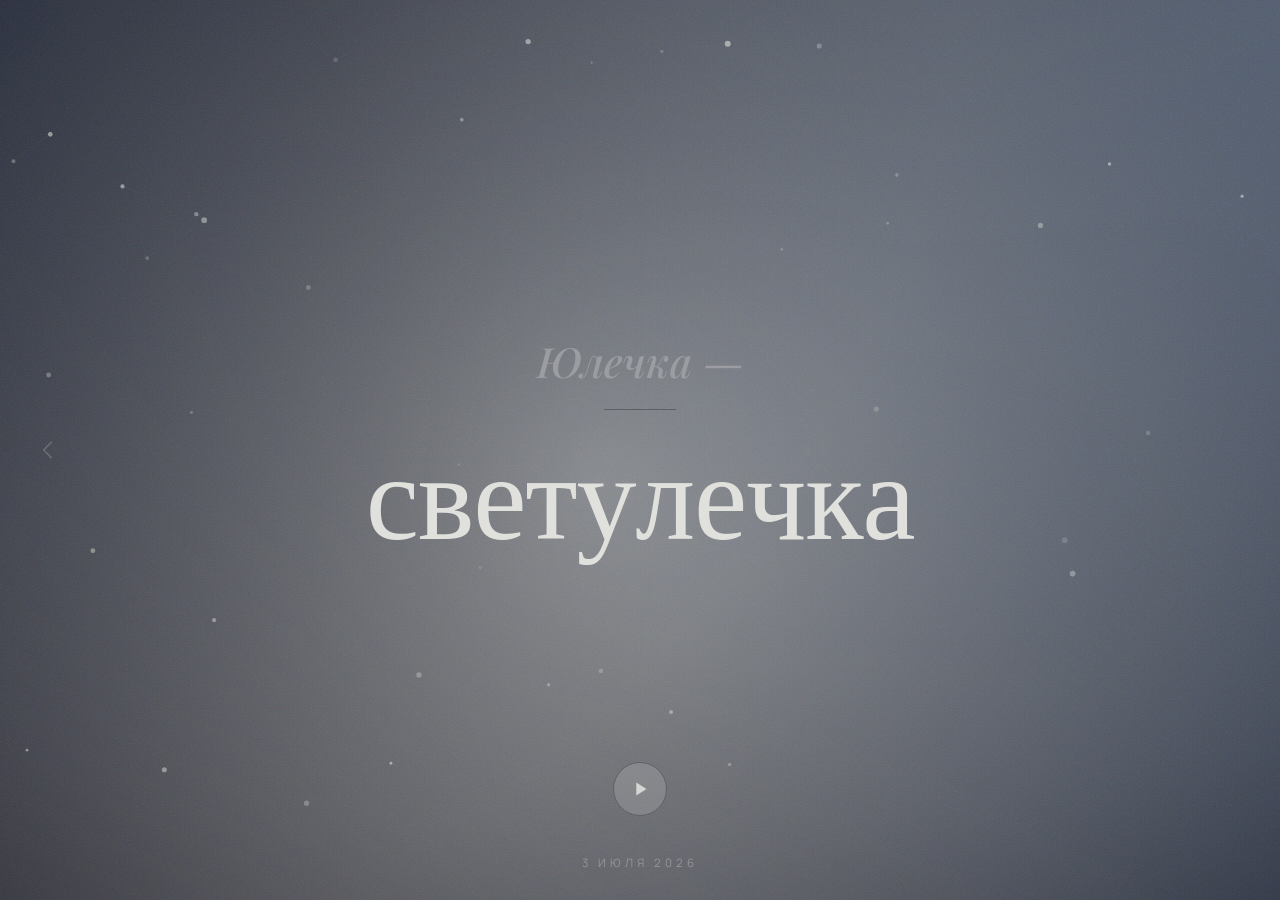
==== commit 66a2728b: "Сцена на iframe занимала 300×150 в углу: inset:0 не растягивает replaced-элементы Co-Authored-By: Cl" ====
--- a/index.html
+++ b/index.html
@@ -92,7 +92,9 @@
             -webkit-mask-image: radial-gradient(72% 52% at 50% 47%, rgba(0,0,0,0.18), rgba(0,0,0,0.6) 46%, #000 78%);
                     mask-image: radial-gradient(72% 52% at 50% 47%, rgba(0,0,0,0.18), rgba(0,0,0,0.6) 46%, #000 78%);
         }
-        #scene { border: 0; background: transparent; }
+        /* iframe — replaced-элемент: inset:0 сам по себе его НЕ растягивает
+           (при width:auto остаётся встроенный размер 300×150 в углу) */
+        #scene { border: 0; background: transparent; width: 100%; height: 100%; }
         #art svg { width: 100%; height: 100%; display: block; }
 
         /* Осознанная анимация орнамента — медленная, в одном ритме с дрейфом фона */
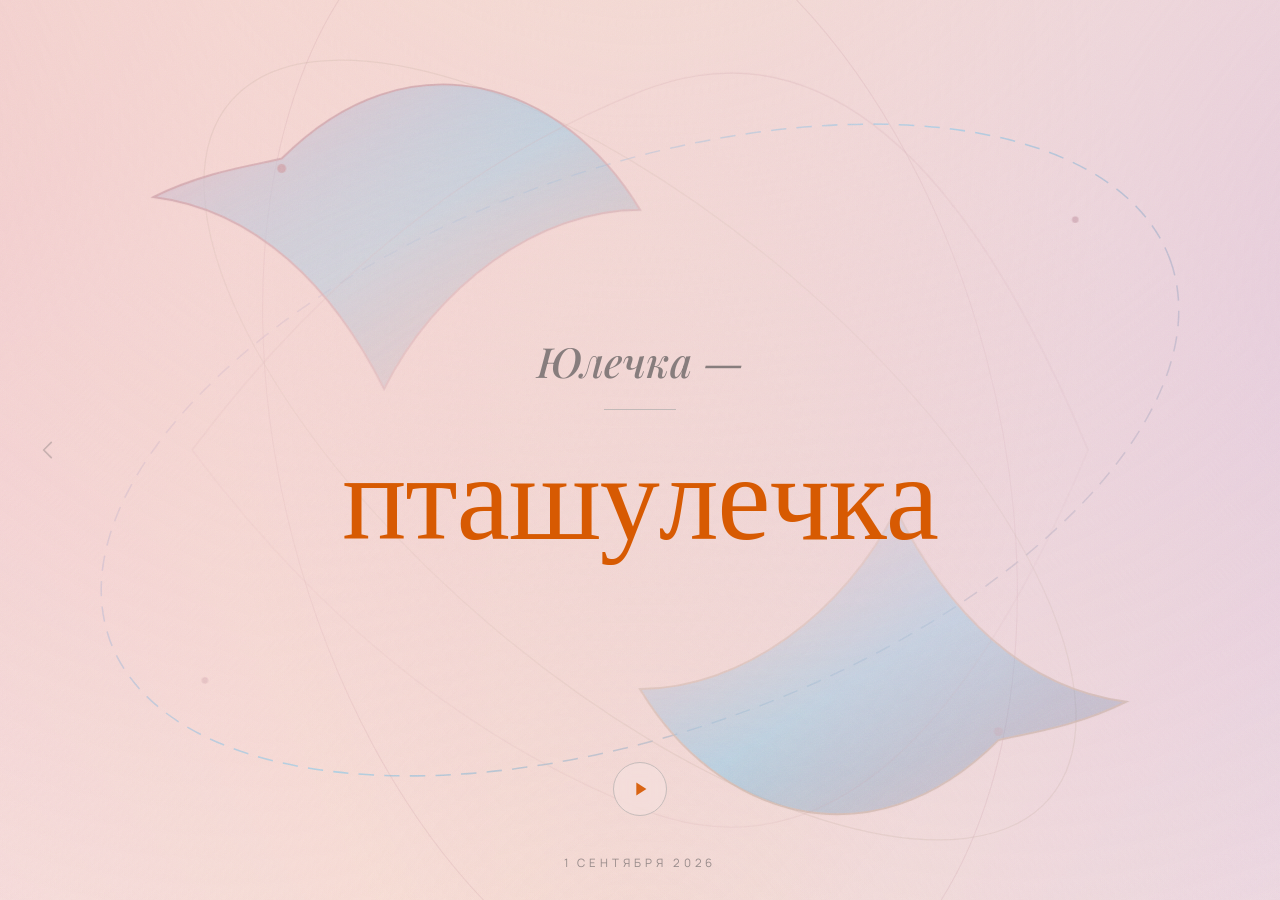
==== commit cd89ab46: "Add AI image backdrop mode via OpenRouter" ====
--- a/index.html
+++ b/index.html
@@ -80,6 +80,42 @@
             opacity: 0.9;
             mix-blend-mode: soft-light;
         }
+
+        /* AI-иллюстрация: cover-фон, спокойный центр и два мягких живых световых слоя */
+        #image-backdrop {
+            position: fixed;
+            inset: -3%;
+            z-index: -3;
+            overflow: hidden;
+            pointer-events: none;
+            opacity: 0;
+            transition: opacity 1.8s ease;
+            --wash-rgb: 251, 248, 245;
+            --glow-a: rgba(247, 217, 196, 0.34);
+            --glow-b: rgba(200, 162, 216, 0.28);
+        }
+        #image-backdrop img {
+            width: 100%; height: 100%; display: block;
+            object-fit: cover; object-position: 50% 50%;
+            filter: saturate(0.88) contrast(0.92) brightness(0.92);
+            transform: scale(1.07);
+            animation: imageBreathe 32s ease-in-out infinite alternate;
+        }
+        #image-backdrop::after {
+            content: ""; position: absolute; inset: 0;
+            background:
+                radial-gradient(ellipse 54% 40% at 50% 48%, rgba(var(--wash-rgb),0.88) 0%, rgba(var(--wash-rgb),0.64) 34%, rgba(var(--wash-rgb),0.12) 72%, transparent 100%),
+                linear-gradient(180deg, rgba(var(--wash-rgb),0.10), transparent 28%, transparent 72%, rgba(var(--wash-rgb),0.18));
+            -webkit-backdrop-filter: blur(0.8px);
+                    backdrop-filter: blur(0.8px);
+        }
+        .image-light {
+            position: absolute; width: 68vmax; height: 68vmax; border-radius: 50%;
+            filter: blur(48px); opacity: 0.7; mix-blend-mode: soft-light;
+            will-change: transform;
+        }
+        .image-light.a { left: -28vmax; top: -30vmax; background: radial-gradient(circle, var(--glow-a), transparent 68%); animation: lightFloatA 24s ease-in-out infinite alternate; }
+        .image-light.b { right: -30vmax; bottom: -32vmax; background: radial-gradient(circle, var(--glow-b), transparent 68%); animation: lightFloatB 29s ease-in-out infinite alternate; }
 
         /* Фоновый слой дня: SVG-орнамент (#art) или живая JS-сцена в песочнице (#scene) */
         #art, #scene {
@@ -311,6 +347,9 @@
             from { transform: translate3d(-2%, -1%, 0) scale(1.06) rotate(0deg); }
             to   { transform: translate3d(2%, 2%, 0)  scale(1.13) rotate(3deg); }
         }
+        @keyframes imageBreathe { from { transform: scale(1.07) translate3d(-0.8%, -0.4%, 0); } to { transform: scale(1.13) translate3d(0.8%, 0.6%, 0); } }
+        @keyframes lightFloatA { from { transform: translate3d(-2%, -1%, 0) scale(0.94); } to { transform: translate3d(15%, 12%, 0) scale(1.08); } }
+        @keyframes lightFloatB { from { transform: translate3d(2%, 1%, 0) scale(1.06); } to { transform: translate3d(-14%, -10%, 0) scale(0.92); } }
 
         /* Эффекты появления буквы */
         @keyframes chRise  { from { opacity: 0; transform: translateY(0.32em); } to { opacity: 1; transform: translateY(0); } }
@@ -322,7 +361,7 @@
         @keyframes chWave  { 0% { opacity: 0; transform: translateY(0.55em); } 60% { opacity: 1; transform: translateY(-0.14em); } 100% { opacity: 1; transform: translateY(0); } }
 
         @media (prefers-reduced-motion: reduce) {
-            body::before { animation: none; }
+            body::before, #image-backdrop img, .image-light { animation: none; }
             .card { animation: none; opacity: 1; transform: none; }
             .rhyme .ch { animation: none !important; opacity: 1; transform: none; filter: none; }
             .date { animation: none; opacity: 0.85; }
@@ -332,6 +371,10 @@
 </head>
 <body>
 
+    <div id="image-backdrop" aria-hidden="true">
+        <img id="image-bg" alt="" decoding="async">
+        <i class="image-light a"></i><i class="image-light b"></i>
+    </div>
     <div id="art" aria-hidden="true"></div>
     <iframe id="scene" aria-hidden="true" sandbox="allow-scripts" referrerpolicy="no-referrer" hidden></iframe>
     <main class="card">
@@ -371,7 +414,9 @@
             palette: ["#f7d9c4", "#e7a3b6", "#c8a2d8"],
             style: "bloom",
             art: "petals",
+            image: "",
             svg: "",
+            scene: "",
             font: "playfair",
             anim: "cascade",
             date: null
@@ -707,24 +752,55 @@
                 + '}catch(e){}})();<\/script></body></html>';
         }
 
-        // Выбор фонового слоя: живая сцена (если Gemini её прислал) или SVG/параметрика
+        // Фон: AI-изображение может сочетаться с прозрачной живой сценой поверх.
+        // Без изображения сохраняется прежний выбор scene либо SVG/параметрики.
         function renderBackdrop(t) {
             const art = document.getElementById("art");
             const scene = document.getElementById("scene");
+            const imageLayer = document.getElementById("image-backdrop");
+            const imageEl = document.getElementById("image-bg");
             let palette = (Array.isArray(t.palette) ? t.palette : []).map(normHex).filter(Boolean);
             if (palette.length < 2) palette = FALLBACK.palette.map(normHex);
             const avg = palette.reduce((s, c) => s + lum(c), 0) / palette.length;
             const dark = avg < 0.42;
             const code = (typeof t.scene === "string" && t.scene.trim().length > 20) ? t.scene : null;
+            const imagePath = (typeof t.image === "string" && /^art\/\d{4}-\d{2}-\d{2}\.webp$/.test(t.image)) ? t.image : null;
+
+            if (art) { art.style.opacity = 0; art.innerHTML = ""; }
+            if (scene) { scene.hidden = true; scene.style.opacity = 0; scene.removeAttribute("srcdoc"); }
+            if (imageLayer) imageLayer.style.opacity = 0;
+            if (imageEl) {
+                imageEl.onload = null; imageEl.onerror = null;
+                if (!imagePath) imageEl.removeAttribute("src");
+            }
+
+            if (imagePath && imageLayer && imageEl) {
+                const wash = toRgb(dark ? mix(palette[0], "#ffffff", 0.68) : mix(palette[0], "#ffffff", 0.84));
+                imageLayer.style.setProperty("--wash-rgb", wash.join(","));
+                imageLayer.style.setProperty("--glow-a", rgba(palette[0], 0.42));
+                imageLayer.style.setProperty("--glow-b", rgba(palette[palette.length - 1], 0.36));
+                imageEl.onload = () => { imageLayer.style.opacity = dark ? 0.82 : 0.76; };
+                imageEl.onerror = () => { imageLayer.style.opacity = 0; };
+                imageEl.src = imagePath;
+
+                if (code && scene) {
+                    const pal = palette.map(c => mix(c, dark ? "#ffffff" : "#2a2024", dark ? 0.22 : 0.34));
+                    scene.srcdoc = buildSceneDoc(code, pal, t.mood || "", dark);
+                    scene.hidden = false;
+                    requestAnimationFrame(() => { scene.style.opacity = dark ? 0.46 : 0.38; });
+                } else {
+                    renderArt(t);
+                    if (art) art.style.opacity = dark ? 0.3 : 0.24;
+                }
+                return;
+            }
 
             if (code && scene) {
                 const pal = palette.map(c => mix(c, dark ? "#ffffff" : "#2a2024", dark ? 0.16 : 0.28));
-                if (art) { art.style.opacity = 0; art.innerHTML = ""; }
                 scene.srcdoc = buildSceneDoc(code, pal, t.mood || "", dark);
                 scene.hidden = false;
                 requestAnimationFrame(() => { scene.style.opacity = dark ? 0.7 : 0.62; });
             } else {
-                if (scene) { scene.hidden = true; scene.style.opacity = 0; scene.removeAttribute("srcdoc"); }
                 renderArt(t);
             }
         }
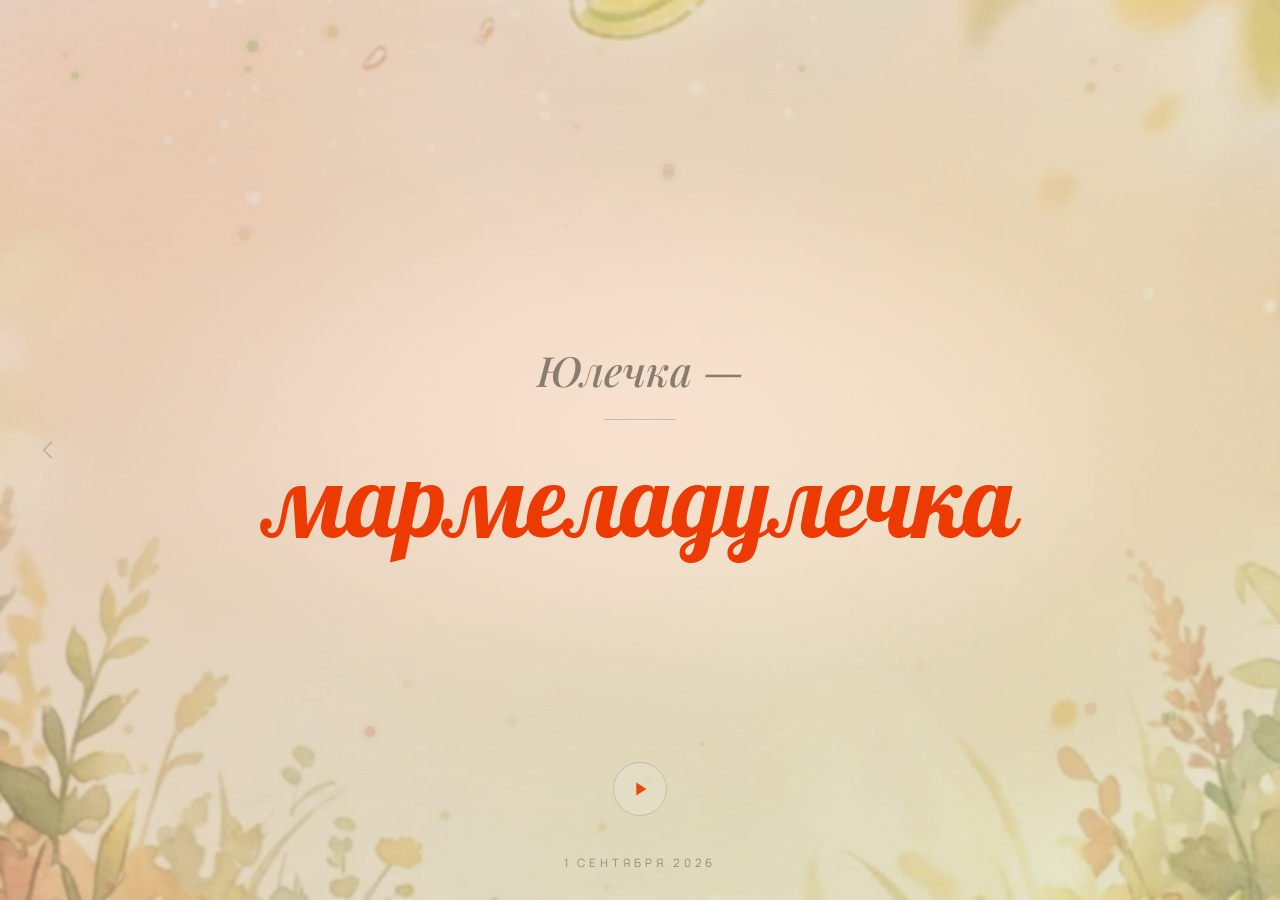
==== commit e2771191: "Add subtle Seedance video background mode" ====
--- a/index.html
+++ b/index.html
@@ -94,13 +94,22 @@
             --glow-a: rgba(247, 217, 196, 0.34);
             --glow-b: rgba(200, 162, 216, 0.28);
         }
-        #image-backdrop img {
+        #image-backdrop img, #image-backdrop video {
+            position: absolute; inset: 0;
             width: 100%; height: 100%; display: block;
             object-fit: cover; object-position: 50% 50%;
             filter: saturate(0.88) contrast(0.92) brightness(0.92);
+            transition: opacity 1.2s ease;
+        }
+        #image-backdrop img {
             transform: scale(1.07);
             animation: imageBreathe 32s ease-in-out infinite alternate;
         }
+        #image-backdrop video {
+            opacity: 0;
+            transform: scale(1.035);
+        }
+        #image-backdrop.has-video .image-light { opacity: 0.16; animation: none; }
         #image-backdrop::after {
             content: ""; position: absolute; inset: 0;
             background:
@@ -373,6 +382,7 @@
 
     <div id="image-backdrop" aria-hidden="true">
         <img id="image-bg" alt="" decoding="async">
+        <video id="video-bg" muted loop autoplay playsinline preload="metadata" aria-hidden="true"></video>
         <i class="image-light a"></i><i class="image-light b"></i>
     </div>
     <div id="art" aria-hidden="true"></div>
@@ -415,6 +425,7 @@
             style: "bloom",
             art: "petals",
             image: "",
+            video: "",
             svg: "",
             scene: "",
             font: "playfair",
@@ -759,36 +770,73 @@
             const scene = document.getElementById("scene");
             const imageLayer = document.getElementById("image-backdrop");
             const imageEl = document.getElementById("image-bg");
+            const videoEl = document.getElementById("video-bg");
             let palette = (Array.isArray(t.palette) ? t.palette : []).map(normHex).filter(Boolean);
             if (palette.length < 2) palette = FALLBACK.palette.map(normHex);
             const avg = palette.reduce((s, c) => s + lum(c), 0) / palette.length;
             const dark = avg < 0.42;
             const code = (typeof t.scene === "string" && t.scene.trim().length > 20) ? t.scene : null;
             const imagePath = (typeof t.image === "string" && /^art\/\d{4}-\d{2}-\d{2}\.webp$/.test(t.image)) ? t.image : null;
+            const videoPath = (typeof t.video === "string" && /^art\/\d{4}-\d{2}-\d{2}\.mp4$/.test(t.video)) ? t.video : null;
 
             if (art) { art.style.opacity = 0; art.innerHTML = ""; }
             if (scene) { scene.hidden = true; scene.style.opacity = 0; scene.removeAttribute("srcdoc"); }
-            if (imageLayer) imageLayer.style.opacity = 0;
+            if (imageLayer) { imageLayer.style.opacity = 0; imageLayer.classList.remove("has-video"); }
             if (imageEl) {
                 imageEl.onload = null; imageEl.onerror = null;
+                imageEl.style.opacity = 0;
                 if (!imagePath) imageEl.removeAttribute("src");
             }
-
-            if (imagePath && imageLayer && imageEl) {
+            if (videoEl) {
+                videoEl.pause();
+                videoEl.oncanplay = null; videoEl.onloadeddata = null; videoEl.onerror = null;
+                videoEl.style.opacity = 0;
+                videoEl.removeAttribute("src"); videoEl.removeAttribute("poster");
+                videoEl.load();
+            }
+
+            if ((imagePath || videoPath) && imageLayer && imageEl) {
                 const wash = toRgb(dark ? mix(palette[0], "#ffffff", 0.68) : mix(palette[0], "#ffffff", 0.84));
                 imageLayer.style.setProperty("--wash-rgb", wash.join(","));
                 imageLayer.style.setProperty("--glow-a", rgba(palette[0], 0.42));
                 imageLayer.style.setProperty("--glow-b", rgba(palette[palette.length - 1], 0.36));
-                imageEl.onload = () => { imageLayer.style.opacity = dark ? 0.82 : 0.76; };
+                imageEl.onload = () => {
+                    imageEl.style.opacity = 1;
+                    imageLayer.style.opacity = dark ? 0.82 : 0.76;
+                };
                 imageEl.onerror = () => { imageLayer.style.opacity = 0; };
-                imageEl.src = imagePath;
-
-                if (code && scene) {
+                if (imagePath) imageEl.src = imagePath;
+
+                if (videoPath && videoEl) {
+                    const reduced = window.matchMedia && window.matchMedia("(prefers-reduced-motion: reduce)").matches;
+                    imageLayer.classList.add("has-video");
+                    if (imagePath) videoEl.poster = imagePath;
+                    const revealVideo = () => {
+                        imageLayer.style.opacity = dark ? 0.84 : 0.8;
+                        if (reduced) {
+                            videoEl.pause();
+                            videoEl.currentTime = 0;
+                        } else {
+                            videoEl.style.opacity = 1;
+                            videoEl.play().catch(() => { videoEl.style.opacity = 0; });
+                        }
+                    };
+                    videoEl.oncanplay = revealVideo;
+                    videoEl.onloadeddata = () => { if (reduced) revealVideo(); };
+                    videoEl.onerror = () => {
+                        videoEl.style.opacity = 0;
+                        imageLayer.classList.remove("has-video");
+                    };
+                    videoEl.src = videoPath;
+                    videoEl.load();
+                }
+
+                if (!videoPath && code && scene) {
                     const pal = palette.map(c => mix(c, dark ? "#ffffff" : "#2a2024", dark ? 0.22 : 0.34));
                     scene.srcdoc = buildSceneDoc(code, pal, t.mood || "", dark);
                     scene.hidden = false;
                     requestAnimationFrame(() => { scene.style.opacity = dark ? 0.46 : 0.38; });
-                } else {
+                } else if (!videoPath) {
                     renderArt(t);
                     if (art) art.style.opacity = dark ? 0.3 : 0.24;
                 }
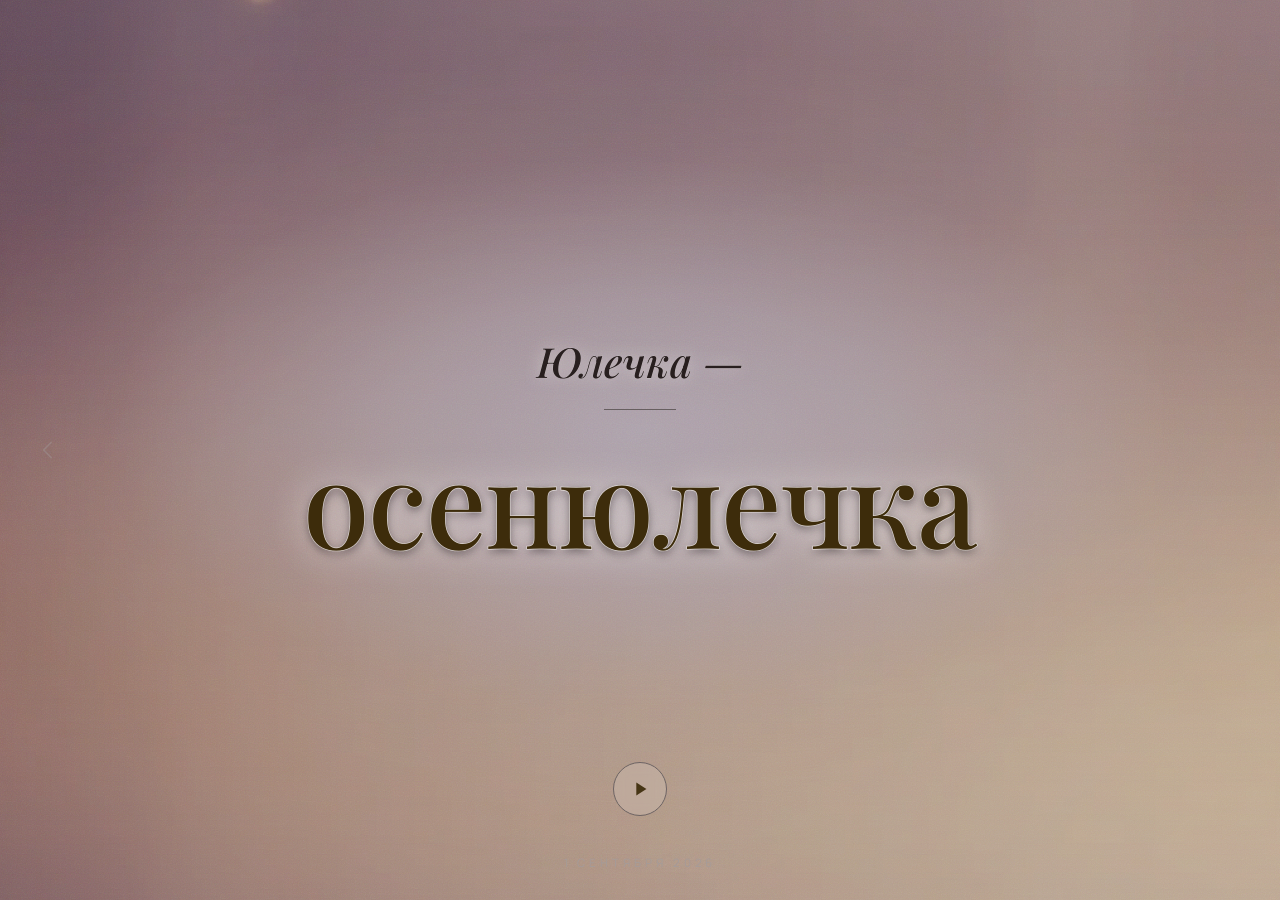
==== commit 901190bc: "Adapt title contrast to generated backgrounds" ====
--- a/index.html
+++ b/index.html
@@ -26,6 +26,10 @@
             --ink: #1c1614;
             --ink-soft: #6a5f5a;
             --accent: #b0567a;
+            --name-color: #6a5f5a;
+            --name-edge: rgba(255, 255, 255, 0.42);
+            --rhyme-edge: rgba(255, 255, 255, 0.66);
+            --rhyme-shadow: rgba(23, 14, 18, 0.38);
             --line: #d9cfca;
             --mesh: none;
             --rhyme-font: "Playfair Display", serif;   /* JS подменит на шрифт дня */
@@ -184,7 +188,11 @@
             font-style: italic;
             font-size: clamp(1.6rem, 6vw, 2.6rem);
             line-height: 1;
-            color: var(--ink-soft);
+            color: var(--name-color);
+            -webkit-text-stroke: 0.35px var(--name-edge);
+            paint-order: stroke fill;
+            filter: drop-shadow(0 0 0.2em var(--name-edge));
+            transition: color 0.9s ease, filter 0.9s ease;
             margin: 0;
         }
 
@@ -202,6 +210,12 @@
             line-height: 1.02;
             letter-spacing: -0.01em;
             color: var(--accent);
+            -webkit-text-stroke: clamp(0.45px, 0.018em, 1.35px) var(--rhyme-edge);
+            paint-order: stroke fill;
+            filter:
+                drop-shadow(0 0.025em 0.035em var(--rhyme-shadow))
+                drop-shadow(0 0 0.16em var(--rhyme-edge));
+            transition: color 0.9s ease, filter 0.9s ease;
             margin: 0;
             cursor: pointer;             /* тап по слову переигрывает появление букв */
             -webkit-tap-highlight-color: transparent;
@@ -470,6 +484,8 @@
         const lum = h => { const [r, g, b] = toRgb(h); return 0.2126 * lin(r) + 0.7152 * lin(g) + 0.0722 * lin(b); };
         const mix = (a, b, t) => { const A = toRgb(a), B = toRgb(b); return toHex([0, 1, 2].map(i => A[i] + (B[i] - A[i]) * t)); };
         const contrast = (a, b) => { const x = lum(a), y = lum(b); return (Math.max(x, y) + 0.05) / (Math.min(x, y) + 0.05); };
+        let rhymeBaseAccent = FALLBACK.palette[1];
+        let nameBaseColor = "#6a5f5a";
 
         function toHsl([r, g, b]) {
             r /= 255; g /= 255; b /= 255;
@@ -535,6 +551,9 @@
             r.setProperty("--accent", accent);
             r.setProperty("--line", line);
             r.setProperty("--mesh", mesh);
+            rhymeBaseAccent = accent;
+            nameBaseColor = inkSoft;
+            applyRhymeContrast([canvas]);
         }
 
         /* ---------- Генеративный арт (seed из рифмы) ---------- */
@@ -789,7 +808,7 @@
             }
             if (videoEl) {
                 videoEl.pause();
-                videoEl.oncanplay = null; videoEl.onloadeddata = null; videoEl.onerror = null;
+                videoEl.oncanplay = null; videoEl.onloadeddata = null; videoEl.ontimeupdate = null; videoEl.onerror = null;
                 videoEl.style.opacity = 0;
                 videoEl.removeAttribute("src"); videoEl.removeAttribute("poster");
                 videoEl.load();
@@ -803,6 +822,7 @@
                 imageEl.onload = () => {
                     imageEl.style.opacity = 1;
                     imageLayer.style.opacity = dark ? 0.82 : 0.76;
+                    requestAnimationFrame(() => sampleBackdropForRhyme(imageEl));
                 };
                 imageEl.onerror = () => { imageLayer.style.opacity = 0; };
                 if (imagePath) imageEl.src = imagePath;
@@ -820,9 +840,17 @@
                             videoEl.style.opacity = 1;
                             videoEl.play().catch(() => { videoEl.style.opacity = 0; });
                         }
+                        requestAnimationFrame(() => sampleBackdropForRhyme(videoEl));
                     };
                     videoEl.oncanplay = revealVideo;
                     videoEl.onloadeddata = () => { if (reduced) revealVideo(); };
+                    let lastContrastSample = 0;
+                    videoEl.ontimeupdate = () => {
+                        const now = performance.now();
+                        if (now - lastContrastSample < 1400) return;
+                        lastContrastSample = now;
+                        sampleBackdropForRhyme(videoEl);
+                    };
                     videoEl.onerror = () => {
                         videoEl.style.opacity = 0;
                         imageLayer.classList.remove("has-video");
@@ -913,6 +941,86 @@
 
         /* ---------- Вывод рифмы ---------- */
         const rhymeEl = document.getElementById("rhyme");
+
+        // Подбираем светлоту акцента по реальному участку картинки под рифмой,
+        // сохраняя оттенок палитры дня. Контур берём противоположной светлоты:
+        // он страхует буквы на неоднородных изображениях и движущемся видео.
+        function applyRhymeContrast(backgrounds) {
+            const samples = (backgrounds || []).map(normHex).filter(Boolean);
+            if (!samples.length) samples.push(getComputedStyle(document.documentElement).getPropertyValue("--canvas").trim());
+            const pickReadableTone = (base, minSaturation) => {
+                const [h, s, originalL] = toHsl(toRgb(base));
+                let chosen = base, bestScore = -Infinity;
+                for (let i = 14; i <= 88; i += 2) {
+                    const candidate = hslToHex(h, Math.max(minSaturation, s), i / 100);
+                    const minimum = Math.min(...samples.map(bg => contrast(candidate, bg)));
+                    const score = minimum - Math.abs(i / 100 - originalL) * 0.16;
+                    if (score > bestScore) { chosen = candidate; bestScore = score; }
+                }
+                return chosen;
+            };
+            const best = pickReadableTone(rhymeBaseAccent, 0.38);
+            const nameColor = pickReadableTone(nameBaseColor, 0.12);
+            const lightText = lum(best) > 0.46;
+            const lightName = lum(nameColor) > 0.46;
+            const mixed = Math.max(...samples.map(lum)) - Math.min(...samples.map(lum)) > 0.22;
+            const edgeAlpha = mixed ? 0.76 : 0.62;
+            const root = document.documentElement.style;
+            root.setProperty("--accent", best);
+            root.setProperty("--rhyme-edge", lightText
+                ? `rgba(18,12,16,${edgeAlpha})`
+                : `rgba(255,252,247,${edgeAlpha})`);
+            root.setProperty("--rhyme-shadow", lightText
+                ? "rgba(255,255,255,0.26)"
+                : "rgba(20,12,16,0.42)");
+            root.setProperty("--name-color", nameColor);
+            root.setProperty("--name-edge", lightName
+                ? "rgba(18,12,16,0.46)"
+                : "rgba(255,252,247,0.48)");
+        }
+
+        function sampleBackdropForRhyme(media) {
+            if (!media || !rhymeEl || !rhymeEl.clientWidth) return;
+            const sourceW = media.videoWidth || media.naturalWidth;
+            const sourceH = media.videoHeight || media.naturalHeight;
+            if (!sourceW || !sourceH) return;
+            const mediaRect = media.getBoundingClientRect();
+            const textRect = rhymeEl.getBoundingClientRect();
+            const scale = Math.max(mediaRect.width / sourceW, mediaRect.height / sourceH);
+            const cropX = (sourceW - mediaRect.width / scale) / 2;
+            const cropY = (sourceH - mediaRect.height / scale) / 2;
+            const sx = Math.max(0, cropX + (textRect.left - mediaRect.left) / scale);
+            const sy = Math.max(0, cropY + (textRect.top - mediaRect.top) / scale);
+            const sw = Math.max(1, Math.min(sourceW - sx, textRect.width / scale));
+            const sh = Math.max(1, Math.min(sourceH - sy, textRect.height / scale));
+            const canvas = document.createElement("canvas");
+            canvas.width = 9; canvas.height = 3;
+            const ctx = canvas.getContext("2d", { willReadFrequently: true });
+            try {
+                ctx.drawImage(media, sx, sy, sw, sh, 0, 0, canvas.width, canvas.height);
+                const pixels = ctx.getImageData(0, 0, canvas.width, canvas.height).data;
+                const washRaw = getComputedStyle(document.getElementById("image-backdrop"))
+                    .getPropertyValue("--wash-rgb").split(",").map(Number);
+                const wash = washRaw.length === 3 && washRaw.every(Number.isFinite) ? toHex(washRaw) : "#fbf8f5";
+                const samples = [];
+                for (let i = 0; i < pixels.length; i += 4) {
+                    // Центральный wash действительно лежит поверх медиа; учитываем
+                    // его приблизительную прозрачность, чтобы выбирать цвет по тому,
+                    // что видит человек, а не по исходному тёмному кадру.
+                    samples.push(mix(toHex([pixels[i], pixels[i + 1], pixels[i + 2]]), wash, 0.68));
+                }
+                applyRhymeContrast(samples);
+            } catch (_) {
+                // Если браузер запретил чтение кадра, остаётся безопасный вариант темы.
+            }
+        }
+
+        function refreshRhymeContrast() {
+            const video = document.getElementById("video-bg");
+            const image = document.getElementById("image-bg");
+            if (video && video.style.opacity !== "0" && video.readyState >= 2) sampleBackdropForRhyme(video);
+            else if (image && image.complete && image.naturalWidth) sampleBackdropForRhyme(image);
+        }
 
         function setRhyme(word) {
             rhymeEl.style.fontSize = "";
@@ -949,7 +1057,10 @@
             const avail = rhymeEl.clientWidth;
             if (!avail) return;
             const need = rhymeEl.scrollWidth;
-            if (need <= avail) return;
+            if (need <= avail) {
+                requestAnimationFrame(refreshRhymeContrast);
+                return;
+            }
             // прикидываем размер по соотношению, затем чуть дожимаем — впишется любое слово
             let size = parseFloat(getComputedStyle(rhymeEl).fontSize);
             size = Math.max(12, Math.floor(size * avail / need) - 1);
@@ -959,6 +1070,7 @@
                 size -= 1;
                 rhymeEl.style.fontSize = size + "px";
             }
+            requestAnimationFrame(refreshRhymeContrast);
         }
 
         /* ---------- Дата ---------- */
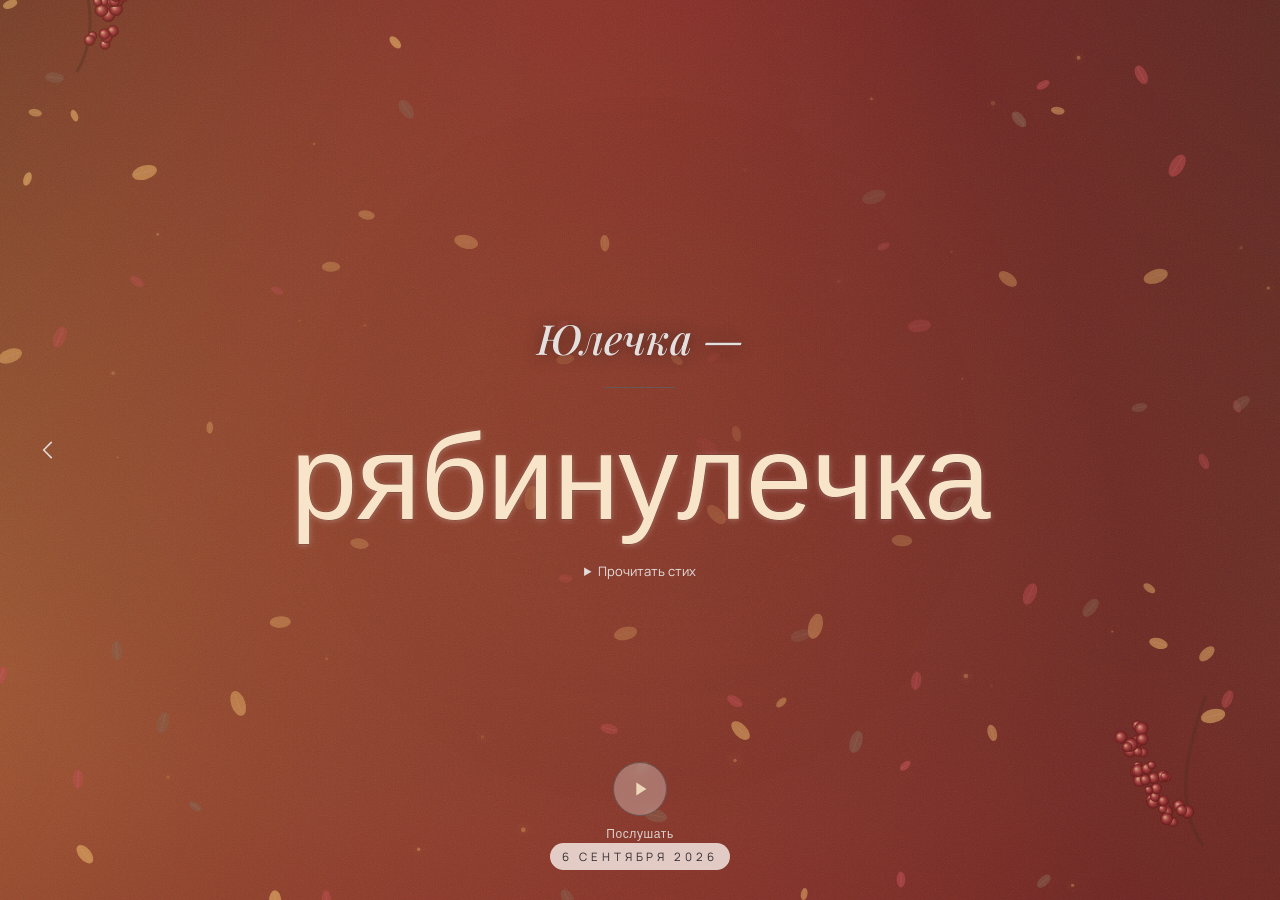
==== commit 36538c74: "Improve card presentation and reliable media publication" ====
--- a/index.html
+++ b/index.html
@@ -20,377 +20,7 @@
     <meta name="apple-mobile-web-app-status-bar-style" content="default">
     <meta name="apple-mobile-web-app-title" content="Юлечке">
 
-    <style>
-        :root {
-            --canvas: #fbf8f5;
-            --ink: #1c1614;
-            --ink-soft: #6a5f5a;
-            --accent: #b0567a;
-            --name-color: #6a5f5a;
-            --name-edge: rgba(255, 255, 255, 0.42);
-            --rhyme-edge: rgba(255, 255, 255, 0.66);
-            --rhyme-shadow: rgba(23, 14, 18, 0.38);
-            --line: #d9cfca;
-            --mesh: none;
-            --rhyme-font: "Playfair Display", serif;   /* JS подменит на шрифт дня */
-        }
-
-        * { box-sizing: border-box; }
-        html, body { height: 100%; }
-
-        body {
-            margin: 0;
-            min-height: 100svh;
-            display: flex;
-            align-items: center;
-            justify-content: center;
-            padding: clamp(24px, 6vw, 80px);
-            font-family: "Manrope", -apple-system, BlinkMacSystemFont, "Segoe UI", sans-serif;
-            color: var(--ink);
-            background-color: var(--canvas);
-            text-align: center;
-            user-select: none;
-            overflow: hidden;
-            -webkit-font-smoothing: antialiased;
-            text-rendering: optimizeLegibility;
-            transition: background-color 1.4s ease, color 1.4s ease;
-        }
-
-        /* Живой mesh-градиент дня */
-        body::before {
-            content: "";
-            position: fixed;
-            inset: -30%;
-            z-index: -3;
-            background-image: var(--mesh);
-            background-repeat: no-repeat;
-            transition: background-image 1.4s ease;
-            animation: drift 28s ease-in-out infinite alternate;
-            will-change: transform;
-        }
-
-        /* Виньетка + тонкое зерно */
-        body::after {
-            content: "";
-            position: fixed;
-            inset: 0;
-            z-index: -1;
-            pointer-events: none;
-            background-image:
-                radial-gradient(145% 105% at 50% 38%, transparent 52%, rgba(0,0,0,0.16) 100%),
-                url("data:image/svg+xml,%3Csvg xmlns='http://www.w3.org/2000/svg' width='140' height='140'%3E%3Cfilter id='n'%3E%3CfeTurbulence type='fractalNoise' baseFrequency='0.85' numOctaves='2' stitchTiles='stitch'/%3E%3C/filter%3E%3Crect width='100%25' height='100%25' filter='url(%23n)' opacity='0.4'/%3E%3C/svg%3E");
-            background-size: cover, 150px 150px;
-            background-repeat: no-repeat, repeat;
-            opacity: 0.9;
-            mix-blend-mode: soft-light;
-        }
-
-        /* AI-иллюстрация: cover-фон, спокойный центр и два мягких живых световых слоя */
-        #image-backdrop {
-            position: fixed;
-            inset: -3%;
-            z-index: -3;
-            overflow: hidden;
-            pointer-events: none;
-            opacity: 0;
-            transition: opacity 1.8s ease;
-            --wash-rgb: 251, 248, 245;
-            --glow-a: rgba(247, 217, 196, 0.34);
-            --glow-b: rgba(200, 162, 216, 0.28);
-        }
-        #image-backdrop img, #image-backdrop video {
-            position: absolute; inset: 0;
-            width: 100%; height: 100%; display: block;
-            object-fit: cover; object-position: 50% 50%;
-            filter: saturate(0.88) contrast(0.92) brightness(0.92);
-            transition: opacity 1.2s ease;
-        }
-        #image-backdrop img {
-            transform: scale(1.07);
-            animation: imageBreathe 32s ease-in-out infinite alternate;
-        }
-        #image-backdrop video {
-            opacity: 0;
-            transform: scale(1.035);
-        }
-        #image-backdrop.has-video .image-light { opacity: 0.16; animation: none; }
-        #image-backdrop::after {
-            content: ""; position: absolute; inset: 0;
-            background:
-                radial-gradient(ellipse 54% 40% at 50% 48%, rgba(var(--wash-rgb),0.88) 0%, rgba(var(--wash-rgb),0.64) 34%, rgba(var(--wash-rgb),0.12) 72%, transparent 100%),
-                linear-gradient(180deg, rgba(var(--wash-rgb),0.10), transparent 28%, transparent 72%, rgba(var(--wash-rgb),0.18));
-            -webkit-backdrop-filter: blur(0.8px);
-                    backdrop-filter: blur(0.8px);
-        }
-        .image-light {
-            position: absolute; width: 68vmax; height: 68vmax; border-radius: 50%;
-            filter: blur(48px); opacity: 0.7; mix-blend-mode: soft-light;
-            will-change: transform;
-        }
-        .image-light.a { left: -28vmax; top: -30vmax; background: radial-gradient(circle, var(--glow-a), transparent 68%); animation: lightFloatA 24s ease-in-out infinite alternate; }
-        .image-light.b { right: -30vmax; bottom: -32vmax; background: radial-gradient(circle, var(--glow-b), transparent 68%); animation: lightFloatB 29s ease-in-out infinite alternate; }
-
-        /* Фоновый слой дня: SVG-орнамент (#art) или живая JS-сцена в песочнице (#scene) */
-        #art, #scene {
-            position: fixed;
-            inset: 0;
-            z-index: -2;
-            pointer-events: none;
-            opacity: 0;
-            transition: opacity 1.6s ease;
-            -webkit-mask-image: radial-gradient(72% 52% at 50% 47%, rgba(0,0,0,0.18), rgba(0,0,0,0.6) 46%, #000 78%);
-                    mask-image: radial-gradient(72% 52% at 50% 47%, rgba(0,0,0,0.18), rgba(0,0,0,0.6) 46%, #000 78%);
-        }
-        /* iframe — replaced-элемент: inset:0 сам по себе его НЕ растягивает
-           (при width:auto остаётся встроенный размер 300×150 в углу) */
-        #scene { border: 0; background: transparent; width: 100%; height: 100%; }
-        #art svg { width: 100%; height: 100%; display: block; }
-
-        /* Осознанная анимация орнамента — медленная, в одном ритме с дрейфом фона */
-        #art .art-spin { transform-box: view-box; transform-origin: 50% 50%; will-change: transform; }
-        #art .art-constellation { animation: artSpin 160s linear infinite; }
-        #art .art-petals        { animation: artSpinRev 150s linear infinite; }
-        #art .art-orbits        { animation: artSpin 110s linear infinite; }
-        #art .art-rays          { animation: artSpin 95s  linear infinite; }
-        #art .art-lattice       { animation: artSpinRev 210s linear infinite; }
-        #art .art-waves         { animation: artDrift 26s ease-in-out infinite alternate; }
-        #art .art-gen           { animation: artSway 30s ease-in-out infinite alternate; }
-        #art .tw                { animation: twinkle 4s ease-in-out infinite; }
-
-        @keyframes artSpin    { from { transform: rotate(0deg)    scale(1.45); } to { transform: rotate(360deg)  scale(1.45); } }
-        @keyframes artSpinRev { from { transform: rotate(0deg)    scale(1.45); } to { transform: rotate(-360deg) scale(1.45); } }
-        @keyframes artSway    { from { transform: rotate(-5deg)   scale(1.16); } to { transform: rotate(5deg)    scale(1.16); } }
-        @keyframes artDrift   { from { transform: translateX(-3%) scale(1.12); } to { transform: translateX(3%)  scale(1.12); } }
-        @keyframes twinkle    { 0%, 100% { opacity: 0.4; } 50% { opacity: 1; } }
-
-        .card {
-            position: relative;
-            z-index: 0;
-            max-width: 760px;
-            width: 100%;
-            opacity: 0;
-            transform: translateY(14px);
-            animation: rise 1.1s cubic-bezier(0.22, 1, 0.36, 1) forwards;
-        }
-
-        .eyebrow {
-            font-size: clamp(0.7rem, 2.4vw, 0.82rem);
-            letter-spacing: 0.42em;
-            text-transform: uppercase;
-            color: var(--ink-soft);
-            margin: 0 0 clamp(20px, 5vw, 34px);
-            padding-left: 0.42em;
-        }
-
-        .name {
-            font-family: "Playfair Display", serif;
-            font-weight: 500;
-            font-style: italic;
-            font-size: clamp(1.6rem, 6vw, 2.6rem);
-            line-height: 1;
-            color: var(--name-color);
-            -webkit-text-stroke: 0.35px var(--name-edge);
-            paint-order: stroke fill;
-            filter: drop-shadow(0 0 0.2em var(--name-edge));
-            transition: color 0.9s ease, filter 0.9s ease;
-            margin: 0;
-        }
-
-        .rule {
-            width: clamp(40px, 12vw, 72px);
-            height: 1px;
-            margin: clamp(18px, 4vw, 28px) auto;
-            background: var(--line);
-        }
-
-        .rhyme {
-            font-family: var(--rhyme-font);
-            font-weight: 500;
-            font-size: clamp(3.4rem, 17vw, 7.5rem);
-            line-height: 1.02;
-            letter-spacing: -0.01em;
-            color: var(--accent);
-            -webkit-text-stroke: clamp(0.45px, 0.018em, 1.35px) var(--rhyme-edge);
-            paint-order: stroke fill;
-            filter:
-                drop-shadow(0 0.025em 0.035em var(--rhyme-shadow))
-                drop-shadow(0 0 0.16em var(--rhyme-edge));
-            transition: color 0.9s ease, filter 0.9s ease;
-            margin: 0;
-            cursor: pointer;             /* тап по слову переигрывает появление букв */
-            -webkit-tap-highlight-color: transparent;
-        }
-        .rhyme .word { white-space: nowrap; }
-
-        /* Появление по буквам — базовая анимация, набор подменяется классом anim-* */
-        .rhyme .ch {
-            display: inline-block;
-            opacity: 0;
-            animation: chRise 0.7s cubic-bezier(0.22, 1, 0.36, 1) both;
-        }
-        .rhyme.anim-fade  .ch { animation-name: chFade; }
-        .rhyme.anim-blur  .ch { animation-name: chBlur; }
-        .rhyme.anim-scale .ch { animation-name: chScale; }
-        .rhyme.anim-drop  .ch { animation-name: chDrop; }
-        .rhyme.anim-glow  .ch { animation-name: chGlow; animation-duration: 1.1s; }
-        .rhyme.anim-wave  .ch { animation-name: chWave; }
-
-        .date {
-            position: fixed;
-            left: 0; right: 0; bottom: clamp(18px, 4vw, 30px);
-            text-align: center;
-            font-size: clamp(0.62rem, 2vw, 0.72rem);
-            letter-spacing: 0.34em;
-            text-transform: uppercase;
-            color: var(--ink-soft);
-            opacity: 0;
-            animation: fadeIn 1s ease 1s forwards;
-        }
-
-        /* Деликатная кнопка прослушивания (появляется, только если есть аудио) */
-        .play {
-            position: fixed;
-            left: 50%;
-            bottom: clamp(58px, 9vw, 84px);
-            transform: translateX(-50%);
-            width: 54px; height: 54px;
-            display: grid; place-items: center;
-            border: 1px solid var(--line);
-            border-radius: 50%;
-            background: rgba(255, 255, 255, 0.16);
-            -webkit-backdrop-filter: blur(8px);
-                    backdrop-filter: blur(8px);
-            cursor: pointer;
-            opacity: 0;
-            transition: transform 0.25s ease, opacity 0.8s ease, background 0.25s ease;
-            z-index: 1;
-            -webkit-tap-highlight-color: transparent;
-        }
-        .play[hidden] { display: none; }
-        .play.show { opacity: 0.92; }
-        .play:hover { transform: translateX(-50%) scale(1.08); background: rgba(255, 255, 255, 0.28); }
-        .play svg { display: block; fill: var(--accent); }
-
-        /* Кольцо прогресса воспроизведения вокруг кнопки */
-        .play .ring {
-            position: absolute;
-            inset: -1px;
-            width: calc(100% + 2px);
-            height: calc(100% + 2px);
-            transform: rotate(-90deg);
-            pointer-events: none;
-            fill: none;
-        }
-        .play .ring circle {
-            fill: none;
-            stroke: var(--accent);
-            stroke-width: 2;
-            stroke-linecap: round;
-            opacity: 0;
-            transition: opacity 0.4s ease;
-        }
-
-        /* Колокольчик: включить пуш-уведомления (виден, пока подписка не настроена) */
-        .bell {
-            position: fixed;
-            right: clamp(14px, 4vw, 30px);
-            bottom: clamp(58px, 9vw, 84px);
-            width: 44px; height: 44px;
-            display: grid; place-items: center;
-            border: 1px solid var(--line);
-            border-radius: 50%;
-            background: rgba(255, 255, 255, 0.16);
-            -webkit-backdrop-filter: blur(8px);
-                    backdrop-filter: blur(8px);
-            cursor: pointer;
-            opacity: 0;
-            transition: transform 0.25s ease, opacity 0.8s ease, background 0.25s ease;
-            z-index: 1;
-            -webkit-tap-highlight-color: transparent;
-        }
-        .bell[hidden] { display: none; }
-        .bell.show { opacity: 0.8; }
-        .bell:hover { transform: scale(1.08); background: rgba(255, 255, 255, 0.28); }
-        .bell svg { display: block; stroke: var(--ink-soft); fill: none; }
-
-        /* Стрелки листания прошлых дней (появляются, когда архив загружен) */
-        .nav {
-            position: fixed;
-            top: 50%;
-            transform: translateY(-50%);
-            width: 44px; height: 44px;
-            display: grid; place-items: center;
-            border: 0; padding: 0;
-            background: transparent;
-            color: var(--ink-soft);
-            cursor: pointer;
-            opacity: 0;
-            transition: opacity 0.5s ease, transform 0.25s ease, visibility 0.5s;
-            z-index: 2;
-            -webkit-tap-highlight-color: transparent;
-        }
-        .nav[hidden] { display: none; }
-        .nav.show { opacity: 0.4; }
-        .nav.show:hover { opacity: 0.9; transform: translateY(-50%) scale(1.12); }
-        .nav-prev { left: clamp(4px, 2.5vw, 26px); }
-        .nav-next { right: clamp(4px, 2.5vw, 26px); }
-        .nav svg { display: block; stroke: currentColor; }
-
-        /* Подсказка «Добавить на экран телефона» — один раз, потом не показывается */
-        .install {
-            position: fixed;
-            top: clamp(14px, 4vw, 26px);
-            left: 50%;
-            transform: translateX(-50%) translateY(-8px);
-            display: flex; align-items: center; gap: 8px;
-            max-width: calc(100vw - 28px);
-            padding: 9px 10px 9px 18px;
-            border: 1px solid var(--line);
-            border-radius: 999px;
-            background: rgba(255, 255, 255, 0.62);
-            -webkit-backdrop-filter: blur(10px); backdrop-filter: blur(10px);
-            color: var(--ink);
-            font-size: clamp(0.78rem, 3vw, 0.9rem);
-            box-shadow: 0 6px 24px rgba(0, 0, 0, 0.08);
-            cursor: pointer;
-            opacity: 0;
-            transition: opacity 0.5s ease, transform 0.5s ease;
-            z-index: 3;
-        }
-        .install[hidden] { display: none; }
-        .install.show { opacity: 1; transform: translateX(-50%) translateY(0); }
-        .install-x {
-            border: 0; background: transparent; color: var(--ink-soft);
-            font-size: 1.25rem; line-height: 1; cursor: pointer; padding: 0 4px;
-        }
-
-        @keyframes rise   { to { opacity: 1; transform: translateY(0); } }
-        @keyframes fadeIn { to { opacity: 0.85; } }
-        @keyframes drift {
-            from { transform: translate3d(-2%, -1%, 0) scale(1.06) rotate(0deg); }
-            to   { transform: translate3d(2%, 2%, 0)  scale(1.13) rotate(3deg); }
-        }
-        @keyframes imageBreathe { from { transform: scale(1.07) translate3d(-0.8%, -0.4%, 0); } to { transform: scale(1.13) translate3d(0.8%, 0.6%, 0); } }
-        @keyframes lightFloatA { from { transform: translate3d(-2%, -1%, 0) scale(0.94); } to { transform: translate3d(15%, 12%, 0) scale(1.08); } }
-        @keyframes lightFloatB { from { transform: translate3d(2%, 1%, 0) scale(1.06); } to { transform: translate3d(-14%, -10%, 0) scale(0.92); } }
-
-        /* Эффекты появления буквы */
-        @keyframes chRise  { from { opacity: 0; transform: translateY(0.32em); } to { opacity: 1; transform: translateY(0); } }
-        @keyframes chFade  { from { opacity: 0; } to { opacity: 1; } }
-        @keyframes chBlur  { from { opacity: 0; filter: blur(16px); } to { opacity: 1; filter: blur(0); } }
-        @keyframes chScale { from { opacity: 0; transform: scale(0.4); } to { opacity: 1; transform: scale(1); } }
-        @keyframes chDrop  { 0% { opacity: 0; transform: translateY(-0.7em); } 65% { opacity: 1; transform: translateY(0.09em); } 100% { opacity: 1; transform: translateY(0); } }
-        @keyframes chGlow  { from { opacity: 0; text-shadow: 0 0 26px currentColor; } to { opacity: 1; text-shadow: 0 0 0 rgba(0,0,0,0); } }
-        @keyframes chWave  { 0% { opacity: 0; transform: translateY(0.55em); } 60% { opacity: 1; transform: translateY(-0.14em); } 100% { opacity: 1; transform: translateY(0); } }
-
-        @media (prefers-reduced-motion: reduce) {
-            body::before, #image-backdrop img, .image-light { animation: none; }
-            .card { animation: none; opacity: 1; transform: none; }
-            .rhyme .ch { animation: none !important; opacity: 1; transform: none; filter: none; }
-            .date { animation: none; opacity: 0.85; }
-            #art .art-spin, #art .tw { animation: none !important; }
-        }
-    </style>
+    <link rel="stylesheet" href="styles.css">
 </head>
 <body>
 
@@ -405,6 +35,7 @@
         <h1 class="name">Юлечка —</h1>
         <div class="rule"></div>
         <p class="rhyme" id="rhyme">…</p>
+        <details class="poem" id="poem"><summary>Прочитать стих</summary><p id="poem-text"></p></details>
     </main>
     <div class="date" id="date" hidden></div>
     <button id="play" class="play" type="button" aria-label="Послушать" hidden>
@@ -430,1011 +61,6 @@
         <span>Уведомления включены! Нажми, чтобы отправить код&nbsp;💌</span>
     </div>
 
-    <script>
-        /* ---------- Резервная тема ---------- */
-        const FALLBACK = {
-            rhyme: "красотулечка",
-            mood: "нежное",
-            palette: ["#f7d9c4", "#e7a3b6", "#c8a2d8"],
-            style: "bloom",
-            art: "petals",
-            image: "",
-            video: "",
-            svg: "",
-            scene: "",
-            font: "playfair",
-            anim: "cascade",
-            date: null
-        };
-
-        /* ---------- Композиции mesh-фона ---------- */
-        const STYLES = {
-            aurora: [[12, 18, 62], [88, 8, 58], [50, 92, 72], [92, 78, 52]],
-            mesh:   [[18, 22, 58], [82, 18, 58], [22, 82, 58], [80, 78, 58]],
-            dawn:   [[50, -5, 95], [8, 28, 62], [92, 38, 62], [50, 86, 54]],
-            dusk:   [[50, 105, 95], [12, 68, 62], [88, 58, 62], [50, 12, 54]],
-            bloom:  [[28, 28, 52], [72, 32, 52], [50, 78, 62], [14, 86, 46]],
-            frost:  [[8, 8, 52], [92, 12, 52], [48, 52, 72], [86, 92, 52]]
-        };
-
-        /* ---------- Шрифты дня (все с кириллицей) ---------- */
-        const FONTS = {
-            playfair:    { fam: "Playfair Display", fb: "serif",      spec: "Playfair+Display:ital,wght@0,500;0,600;1,500" },
-            yeseva:      { fam: "Yeseva One",       fb: "serif",      spec: "Yeseva+One" },
-            prata:       { fam: "Prata",            fb: "serif",      spec: "Prata" },
-            marck:       { fam: "Marck Script",     fb: "cursive",    spec: "Marck+Script" },
-            caveat:      { fam: "Caveat",           fb: "cursive",    spec: "Caveat:wght@500;700" },
-            pacifico:    { fam: "Pacifico",         fb: "cursive",    spec: "Pacifico" },
-            comfortaa:   { fam: "Comfortaa",        fb: "sans-serif", spec: "Comfortaa:wght@500;700" },
-            unbounded:   { fam: "Unbounded",        fb: "sans-serif", spec: "Unbounded:wght@500;700" },
-            philosopher: { fam: "Philosopher",      fb: "serif",      spec: "Philosopher:ital,wght@0,700;1,700" },
-            lobster:     { fam: "Lobster",          fb: "cursive",    spec: "Lobster" }
-        };
-
-        const ANIMS = ["cascade", "fade", "blur", "scale", "drop", "glow", "wave"];
-
-        /* ---------- Цветовые утилиты ---------- */
-        const HEX = /^#?[0-9a-fA-F]{6}$/;
-        const clamp255 = v => Math.max(0, Math.min(255, Math.round(v)));
-        const normHex = h => HEX.test(h || "") ? "#" + h.replace("#", "").toLowerCase() : null;
-        const toRgb = h => { h = h.replace("#", ""); return [0, 2, 4].map(i => parseInt(h.slice(i, i + 2), 16)); };
-        const toHex = a => "#" + a.map(v => clamp255(v).toString(16).padStart(2, "0")).join("");
-        const rgba = (h, a) => { const [r, g, b] = toRgb(h); return `rgba(${r},${g},${b},${a})`; };
-        const lin = c => { c /= 255; return c <= 0.03928 ? c / 12.92 : Math.pow((c + 0.055) / 1.055, 2.4); };
-        const lum = h => { const [r, g, b] = toRgb(h); return 0.2126 * lin(r) + 0.7152 * lin(g) + 0.0722 * lin(b); };
-        const mix = (a, b, t) => { const A = toRgb(a), B = toRgb(b); return toHex([0, 1, 2].map(i => A[i] + (B[i] - A[i]) * t)); };
-        const contrast = (a, b) => { const x = lum(a), y = lum(b); return (Math.max(x, y) + 0.05) / (Math.min(x, y) + 0.05); };
-        let rhymeBaseAccent = FALLBACK.palette[1];
-        let nameBaseColor = "#6a5f5a";
-
-        function toHsl([r, g, b]) {
-            r /= 255; g /= 255; b /= 255;
-            const max = Math.max(r, g, b), min = Math.min(r, g, b);
-            let h = 0, s = 0, l = (max + min) / 2;
-            if (max !== min) {
-                const d = max - min;
-                s = l > 0.5 ? d / (2 - max - min) : d / (max + min);
-                if (max === r) h = (g - b) / d + (g < b ? 6 : 0);
-                else if (max === g) h = (b - r) / d + 2;
-                else h = (r - g) / d + 4;
-                h /= 6;
-            }
-            return [h * 360, s, l];
-        }
-        function hslToHex(h, s, l) {
-            h /= 360;
-            const f = t => {
-                if (t < 0) t += 1; if (t > 1) t -= 1;
-                if (t < 1 / 6) return p + (q - p) * 6 * t;
-                if (t < 1 / 2) return q;
-                if (t < 2 / 3) return p + (q - p) * (2 / 3 - t) * 6;
-                return p;
-            };
-            const q = l < 0.5 ? l * (1 + s) : l + s - l * s;
-            const p = 2 * l - q;
-            return toHex([f(h + 1 / 3), f(h), f(h - 1 / 3)].map(v => v * 255));
-        }
-        const sat = h => toHsl(toRgb(h))[1];
-
-        /* ---------- Тема из палитры ---------- */
-        function applyTheme(t) {
-            let palette = (Array.isArray(t.palette) ? t.palette : []).map(normHex).filter(Boolean);
-            if (palette.length < 2) palette = FALLBACK.palette.map(normHex);
-            const style = STYLES[t.style] ? t.style : "bloom";
-
-            const avg = palette.reduce((s, c) => s + lum(c), 0) / palette.length;
-            const dark = avg < 0.42;
-
-            const tint = palette.reduce((acc, c, i) => mix(acc, c, 1 / (i + 1)), palette[0]);
-            const canvas  = dark ? mix("#0e0b12", tint, 0.22) : mix("#fbf8f5", tint, 0.10);
-            const ink     = dark ? mix("#ffffff", tint, 0.10) : mix("#1c1614", tint, 0.12);
-            const inkSoft = mix(ink, canvas, 0.42);
-            const line    = mix(ink, canvas, 0.72);
-
-            let accent = palette.slice().sort((a, b) =>
-                (sat(b) + contrast(b, canvas) / 21) - (sat(a) + contrast(a, canvas) / 21))[0];
-            let guard = 0;
-            while (contrast(accent, canvas) < 3.4 && guard++ < 30) {
-                const [h, s, l] = toHsl(toRgb(accent));
-                accent = hslToHex(h, Math.min(1, s + 0.02), dark ? Math.min(0.94, l + 0.04) : Math.max(0.10, l - 0.04));
-            }
-
-            const alpha = dark ? 0.58 : 0.62;
-            const mesh = STYLES[style].map((b, i) =>
-                `radial-gradient(circle at ${b[0]}% ${b[1]}%, ${rgba(palette[i % palette.length], alpha)} 0%, transparent ${b[2]}%)`
-            ).join(", ");
-
-            const r = document.documentElement.style;
-            r.setProperty("--canvas", canvas);
-            r.setProperty("--ink", ink);
-            r.setProperty("--ink-soft", inkSoft);
-            r.setProperty("--accent", accent);
-            r.setProperty("--line", line);
-            r.setProperty("--mesh", mesh);
-            rhymeBaseAccent = accent;
-            nameBaseColor = inkSoft;
-            applyRhymeContrast([canvas]);
-        }
-
-        /* ---------- Генеративный арт (seed из рифмы) ---------- */
-        function hashStr(s) {
-            let h = 2166136261;
-            for (let i = 0; i < s.length; i++) { h ^= s.charCodeAt(i); h = Math.imul(h, 16777619); }
-            return h >>> 0;
-        }
-        function mulberry32(a) {
-            return function () {
-                a |= 0; a = a + 0x6D2B79F5 | 0;
-                let t = Math.imul(a ^ a >>> 15, 1 | a);
-                t = t + Math.imul(t ^ t >>> 7, 61 | t) ^ t;
-                return ((t ^ t >>> 14) >>> 0) / 4294967296;
-            };
-        }
-        const SVG = inner =>
-            `<svg viewBox="0 0 1000 1000" preserveAspectRatio="xMidYMid slice" xmlns="http://www.w3.org/2000/svg" width="100%" height="100%">${inner}</svg>`;
-
-        const ART = {
-            constellation: (rnd, pal) => {
-                const R = (a, b) => a + rnd() * (b - a);
-                const pts = [];
-                const n = Math.round(R(26, 40));
-                for (let i = 0; i < n; i++) pts.push([R(40, 960), R(40, 960), R(1.2, 3.2)]);
-                let s = "";
-                for (let i = 0; i < pts.length; i++)
-                    for (let j = i + 1; j < pts.length; j++) {
-                        const d = Math.hypot(pts[i][0] - pts[j][0], pts[i][1] - pts[j][1]);
-                        if (d < 175)
-                            s += `<line x1="${pts[i][0].toFixed(1)}" y1="${pts[i][1].toFixed(1)}" x2="${pts[j][0].toFixed(1)}" y2="${pts[j][1].toFixed(1)}" stroke="${pal[i % pal.length]}" stroke-width="0.8" stroke-opacity="0.32"/>`;
-                    }
-                s += pts.map((p, i) => `<circle cx="${p[0].toFixed(1)}" cy="${p[1].toFixed(1)}" r="${p[2].toFixed(1)}" fill="${pal[i % pal.length]}" fill-opacity="0.7"/>`).join("");
-                return SVG(s);
-            },
-            petals: (rnd, pal) => {
-                const R = (a, b) => a + rnd() * (b - a);
-                const cx = 500, cy = 500; let s = "";
-                const rings = Math.round(R(3, 5));
-                for (let r = 0; r < rings; r++) {
-                    const k = Math.round(R(8, 14));
-                    const rad = 120 + r * 120 + R(-20, 20);
-                    const pl = R(45, 95), pw = R(16, 40), col = pal[r % pal.length];
-                    for (let i = 0; i < k; i++) {
-                        const ang = (360 / k) * i + R(-4, 4);
-                        s += `<ellipse cx="${cx}" cy="${(cy - rad).toFixed(1)}" rx="${pw.toFixed(1)}" ry="${pl.toFixed(1)}" fill="none" stroke="${col}" stroke-width="1" stroke-opacity="0.38" transform="rotate(${ang.toFixed(1)} ${cx} ${cy})"/>`;
-                    }
-                }
-                return SVG(s);
-            },
-            waves: (rnd, pal) => {
-                const R = (a, b) => a + rnd() * (b - a); let s = "";
-                const lines = Math.round(R(10, 16));
-                for (let l = 0; l < lines; l++) {
-                    const y = 60 + l * (880 / lines), amp = R(10, 40), wl = R(120, 260), ph = R(0, Math.PI * 2);
-                    let d = `M0 ${y.toFixed(1)}`;
-                    for (let x = 0; x <= 1000; x += 20) d += ` L${x} ${(y + Math.sin((x / wl) * Math.PI * 2 + ph) * amp).toFixed(1)}`;
-                    s += `<path d="${d}" fill="none" stroke="${pal[l % pal.length]}" stroke-width="1" stroke-opacity="0.3"/>`;
-                }
-                return SVG(s);
-            },
-            orbits: (rnd, pal) => {
-                const R = (a, b) => a + rnd() * (b - a);
-                const cx = R(380, 620), cy = R(380, 620); let s = "";
-                const n = Math.round(R(7, 12));
-                for (let i = 0; i < n; i++) {
-                    const rx = 60 + i * 60 + R(-10, 10), ry = rx * R(0.55, 0.95), rot = R(0, 180);
-                    s += `<ellipse cx="${cx.toFixed(0)}" cy="${cy.toFixed(0)}" rx="${rx.toFixed(0)}" ry="${ry.toFixed(0)}" fill="none" stroke="${pal[i % pal.length]}" stroke-width="0.9" stroke-opacity="0.32" transform="rotate(${rot.toFixed(0)} ${cx.toFixed(0)} ${cy.toFixed(0)})"/>`;
-                }
-                return SVG(s);
-            },
-            lattice: (rnd, pal) => {
-                const R = (a, b) => a + rnd() * (b - a);
-                const cx = 500, cy = 500; let s = "";
-                const loops = Math.round(R(3, 5));
-                for (let g = 0; g < loops; g++) {
-                    const Rr = R(200, 360), rr = R(50, 120), dd = R(50, 140), col = pal[g % pal.length];
-                    let pts = ""; const steps = 900;
-                    for (let i = 0; i <= steps; i++) {
-                        const tt = i / steps * Math.PI * 2 * 7;
-                        const x = cx + (Rr - rr) * Math.cos(tt) + dd * Math.cos(((Rr - rr) / rr) * tt);
-                        const y = cy + (Rr - rr) * Math.sin(tt) - dd * Math.sin(((Rr - rr) / rr) * tt);
-                        pts += x.toFixed(1) + "," + y.toFixed(1) + " ";
-                    }
-                    s += `<polyline points="${pts.trim()}" fill="none" stroke="${col}" stroke-width="0.7" stroke-opacity="0.28"/>`;
-                }
-                return SVG(s);
-            },
-            rays: (rnd, pal) => {
-                const R = (a, b) => a + rnd() * (b - a);
-                const cx = R(200, 800), cy = R(150, 420); let s = "";
-                const n = Math.round(R(44, 72));
-                for (let i = 0; i < n; i++) {
-                    const ang = R(0, Math.PI * 2), len = R(200, 720);
-                    s += `<line x1="${cx.toFixed(0)}" y1="${cy.toFixed(0)}" x2="${(cx + Math.cos(ang) * len).toFixed(1)}" y2="${(cy + Math.sin(ang) * len).toFixed(1)}" stroke="${pal[i % pal.length]}" stroke-width="0.6" stroke-opacity="0.2"/>`;
-                }
-                return SVG(s);
-            }
-        };
-        const STYLE_MOTIF = { aurora: "rays", mesh: "lattice", dawn: "waves", dusk: "orbits", bloom: "petals", frost: "constellation" };
-
-        // Чистим SVG от Gemini: убираем опасное, но СОХРАНЯЕМ defs/use и локальные #-ссылки
-        function sanitizeSVG(raw) {
-            if (typeof raw !== "string") return null;
-            const m = raw.match(/<svg[\s\S]*<\/svg>/i);
-            if (!m) return null;
-            let doc;
-            try { doc = new DOMParser().parseFromString(m[0], "image/svg+xml"); }
-            catch (e) { return null; }
-            if (doc.querySelector("parsererror")) return null;
-            const svg = doc.documentElement;
-            if (!svg || svg.nodeName.toLowerCase() !== "svg") return null;
-
-            // Удаляем реально опасное (use, defs и SMIL-анимацию ОСТАВЛЯЕМ — её чистим ниже)
-            svg.querySelectorAll("script,foreignObject,iframe,image,a,style,text,tspan,textPath")
-                .forEach(n => n.remove());
-
-            const walk = el => {
-                [...el.attributes].forEach(attr => {
-                    const name = attr.name.toLowerCase(), val = attr.value.trim().toLowerCase();
-                    if (name.startsWith("on")) el.removeAttribute(attr.name);
-                    else if (name === "href" || name === "xlink:href") {
-                        if (!val.startsWith("#")) el.removeAttribute(attr.name);   // только локальные ссылки
-                    }
-                    else if (val.includes("javascript:")) el.removeAttribute(attr.name);
-                    else if (val.includes("url(") && val.includes("http")) el.removeAttribute(attr.name);
-                });
-                [...el.children].forEach(walk);
-            };
-            walk(svg);
-
-            // Сплошная фоновая заливка во весь холст — убираем
-            svg.querySelectorAll("rect").forEach(r => {
-                const w = parseFloat(r.getAttribute("width") || "0");
-                const h = parseFloat(r.getAttribute("height") || "0");
-                const pct = /%/.test(r.getAttribute("width") || "") || /%/.test(r.getAttribute("height") || "");
-                const fill = (r.getAttribute("fill") || "").toLowerCase();
-                if ((pct || (w >= 900 && h >= 900)) && fill && fill !== "none") r.remove();
-            });
-
-            // Разрешаем безопасную SMIL-анимацию: только transform/opacity/stroke-* и т.п.,
-            // НИКАКИХ href/событий/javascript: — иначе удаляем сам анимирующий узел.
-            const SAFE_ANIM = new Set(["transform", "opacity", "fill", "fill-opacity",
-                "stroke", "stroke-opacity", "stroke-width", "stroke-dashoffset", "stroke-dasharray",
-                "r", "cx", "cy", "x", "y", "x1", "y1", "x2", "y2", "rx", "ry", "width", "height",
-                "d", "points", "offset", "stop-color", "stop-opacity", "gradienttransform"]);
-            const reduceMotion = window.matchMedia && window.matchMedia("(prefers-reduced-motion: reduce)").matches;
-            svg.querySelectorAll("animate, animateTransform, animateMotion, set").forEach(el => {
-                if (reduceMotion) { el.remove(); return; }   // уважаем «меньше движения»
-                const an = (el.getAttribute("attributeName") || "").trim().toLowerCase();
-                if (an && !SAFE_ANIM.has(an)) { el.remove(); return; }
-                ["values", "from", "to", "by"].forEach(a => {
-                    const v = (el.getAttribute(a) || "").toLowerCase();
-                    if (v.includes("javascript:") || (v.includes("url(") && v.includes("http"))) el.remove();
-                });
-            });
-
-            if (!svg.querySelector("path,circle,ellipse,line,polyline,polygon,rect,use")) return null;
-
-            if (!svg.getAttribute("viewBox")) svg.setAttribute("viewBox", "0 0 1000 1000");
-            svg.setAttribute("preserveAspectRatio", "xMidYMid slice");
-            svg.setAttribute("width", "100%");
-            svg.setAttribute("height", "100%");
-            return svg.outerHTML;
-        }
-
-        // Оборачиваем содержимое в группу для вращения и заставляем кружки мерцать
-        const SVGNS = "http://www.w3.org/2000/svg";
-        function animateArt(host, motifClass, rnd) {
-            const svg = host.querySelector("svg");
-            if (!svg) return;
-            const g = document.createElementNS(SVGNS, "g");
-            g.setAttribute("class", "art-spin " + motifClass);
-            while (svg.firstChild) g.appendChild(svg.firstChild);
-            svg.appendChild(g);
-            svg.querySelectorAll("circle").forEach(c => {           // мерцание точек/звёзд
-                c.classList.add("tw");
-                const r = rnd();
-                c.style.animationDelay = (r * 4).toFixed(2) + "s";
-                c.style.animationDuration = (3 + r * 3).toFixed(2) + "s";
-            });
-        }
-
-        // Приводим цвета SVG к палитре дня (структуру цветов сохраняем, гамму — к фоновой)
-        function recolorArt(host, palette, dark) {
-            const mixTo = dark ? "#ffffff" : "#2a2024";
-            const pal = palette.map(c => mix(c, mixTo, dark ? 0.16 : 0.28));
-            const map = new Map();
-            let idx = 0;
-            const pick = v => {
-                if (!map.has(v)) { map.set(v, pal[idx % pal.length]); idx++; }
-                return map.get(v);
-            };
-            host.querySelectorAll("*").forEach(el => {
-                ["stroke", "fill"].forEach(attr => {
-                    const v = (el.getAttribute(attr) || "").trim().toLowerCase();
-                    if (v && v !== "none" && v !== "transparent" && !v.startsWith("url(")) el.setAttribute(attr, pick(v));
-                });
-                let st = el.getAttribute("style");
-                if (st && /(stroke|fill)\s*:/i.test(st)) {
-                    st = st.replace(/(stroke|fill)\s*:\s*([^;]+)/gi, (m, p, val) => {
-                        val = val.trim().toLowerCase();
-                        if (val && val !== "none" && val !== "transparent" && !val.startsWith("url(")) return p + ":" + pick(val);
-                        return m;
-                    });
-                    el.setAttribute("style", st);
-                }
-            });
-        }
-
-        /* ---------- Живая JS-сцена от Gemini в изолированной песочнице ----------
-           Код выполняется в <iframe sandbox="allow-scripts"> с CSP default-src 'none':
-           нет доступа к странице, нет сети. Gemini доступны: ctx, W(), H(), PALETTE, MOOD, DARK. */
-        function buildSceneDoc(code, palette, mood, dark) {
-            const safe = String(code).replace(/<\/script/gi, "<\\/script");
-            return '<!DOCTYPE html><html><head>'
-                + '<meta http-equiv="Content-Security-Policy" content="default-src \'none\'; script-src \'unsafe-inline\'; style-src \'unsafe-inline\'; img-src data: blob:;">'
-                + '<style>html,body{margin:0;height:100%;overflow:hidden;background:transparent}canvas{display:block;width:100vw;height:100vh}</style>'
-                + '</head><body><canvas id="c"></canvas><script>(function(){try{'
-                + 'var PALETTE=' + JSON.stringify(palette) + ',MOOD=' + JSON.stringify(mood) + ',DARK=' + (dark ? 'true' : 'false') + ';'
-                + 'var canvas=document.getElementById("c"),ctx=canvas.getContext("2d"),DPR=Math.min(window.devicePixelRatio||1,2);'
-                + 'function W(){return window.innerWidth}function H(){return window.innerHeight}'
-                + 'function fit(){canvas.width=W()*DPR;canvas.height=H()*DPR;ctx.setTransform(DPR,0,0,DPR,0,0);}'
-                + 'window.addEventListener("resize",fit);fit();'
-                + safe
-                + '}catch(e){}})();<\/script></body></html>';
-        }
-
-        // Фон: AI-изображение может сочетаться с прозрачной живой сценой поверх.
-        // Без изображения сохраняется прежний выбор scene либо SVG/параметрики.
-        function renderBackdrop(t) {
-            const art = document.getElementById("art");
-            const scene = document.getElementById("scene");
-            const imageLayer = document.getElementById("image-backdrop");
-            const imageEl = document.getElementById("image-bg");
-            const videoEl = document.getElementById("video-bg");
-            let palette = (Array.isArray(t.palette) ? t.palette : []).map(normHex).filter(Boolean);
-            if (palette.length < 2) palette = FALLBACK.palette.map(normHex);
-            const avg = palette.reduce((s, c) => s + lum(c), 0) / palette.length;
-            const dark = avg < 0.42;
-            const code = (typeof t.scene === "string" && t.scene.trim().length > 20) ? t.scene : null;
-            const imagePath = (typeof t.image === "string" && /^art\/\d{4}-\d{2}-\d{2}\.webp$/.test(t.image)) ? t.image : null;
-            const videoPath = (typeof t.video === "string" && /^art\/\d{4}-\d{2}-\d{2}\.mp4$/.test(t.video)) ? t.video : null;
-
-            if (art) { art.style.opacity = 0; art.innerHTML = ""; }
-            if (scene) { scene.hidden = true; scene.style.opacity = 0; scene.removeAttribute("srcdoc"); }
-            if (imageLayer) { imageLayer.style.opacity = 0; imageLayer.classList.remove("has-video"); }
-            if (imageEl) {
-                imageEl.onload = null; imageEl.onerror = null;
-                imageEl.style.opacity = 0;
-                if (!imagePath) imageEl.removeAttribute("src");
-            }
-            if (videoEl) {
-                videoEl.pause();
-                videoEl.oncanplay = null; videoEl.onloadeddata = null; videoEl.ontimeupdate = null; videoEl.onerror = null;
-                videoEl.style.opacity = 0;
-                videoEl.removeAttribute("src"); videoEl.removeAttribute("poster");
-                videoEl.load();
-            }
-
-            if ((imagePath || videoPath) && imageLayer && imageEl) {
-                const wash = toRgb(dark ? mix(palette[0], "#ffffff", 0.68) : mix(palette[0], "#ffffff", 0.84));
-                imageLayer.style.setProperty("--wash-rgb", wash.join(","));
-                imageLayer.style.setProperty("--glow-a", rgba(palette[0], 0.42));
-                imageLayer.style.setProperty("--glow-b", rgba(palette[palette.length - 1], 0.36));
-                imageEl.onload = () => {
-                    imageEl.style.opacity = 1;
-                    imageLayer.style.opacity = dark ? 0.82 : 0.76;
-                    requestAnimationFrame(() => sampleBackdropForRhyme(imageEl));
-                };
-                imageEl.onerror = () => { imageLayer.style.opacity = 0; };
-                if (imagePath) imageEl.src = imagePath;
-
-                if (videoPath && videoEl) {
-                    const reduced = window.matchMedia && window.matchMedia("(prefers-reduced-motion: reduce)").matches;
-                    imageLayer.classList.add("has-video");
-                    if (imagePath) videoEl.poster = imagePath;
-                    const revealVideo = () => {
-                        imageLayer.style.opacity = dark ? 0.84 : 0.8;
-                        if (reduced) {
-                            videoEl.pause();
-                            videoEl.currentTime = 0;
-                        } else {
-                            videoEl.style.opacity = 1;
-                            videoEl.play().catch(() => { videoEl.style.opacity = 0; });
-                        }
-                        requestAnimationFrame(() => sampleBackdropForRhyme(videoEl));
-                    };
-                    videoEl.oncanplay = revealVideo;
-                    videoEl.onloadeddata = () => { if (reduced) revealVideo(); };
-                    let lastContrastSample = 0;
-                    videoEl.ontimeupdate = () => {
-                        const now = performance.now();
-                        if (now - lastContrastSample < 1400) return;
-                        lastContrastSample = now;
-                        sampleBackdropForRhyme(videoEl);
-                    };
-                    videoEl.onerror = () => {
-                        videoEl.style.opacity = 0;
-                        imageLayer.classList.remove("has-video");
-                    };
-                    videoEl.src = videoPath;
-                    videoEl.load();
-                }
-
-                if (!videoPath && code && scene) {
-                    const pal = palette.map(c => mix(c, dark ? "#ffffff" : "#2a2024", dark ? 0.22 : 0.34));
-                    scene.srcdoc = buildSceneDoc(code, pal, t.mood || "", dark);
-                    scene.hidden = false;
-                    requestAnimationFrame(() => { scene.style.opacity = dark ? 0.46 : 0.38; });
-                } else if (!videoPath) {
-                    renderArt(t);
-                    if (art) art.style.opacity = dark ? 0.3 : 0.24;
-                }
-                return;
-            }
-
-            if (code && scene) {
-                const pal = palette.map(c => mix(c, dark ? "#ffffff" : "#2a2024", dark ? 0.16 : 0.28));
-                scene.srcdoc = buildSceneDoc(code, pal, t.mood || "", dark);
-                scene.hidden = false;
-                requestAnimationFrame(() => { scene.style.opacity = dark ? 0.7 : 0.62; });
-            } else {
-                renderArt(t);
-            }
-        }
-
-        function renderArt(t) {
-            const host = document.getElementById("art");
-            if (!host) return;
-            let palette = (Array.isArray(t.palette) ? t.palette : []).map(normHex).filter(Boolean);
-            if (palette.length < 2) palette = FALLBACK.palette.map(normHex);
-            const avg = palette.reduce((s, c) => s + lum(c), 0) / palette.length;
-            const dark = avg < 0.42;
-            const rnd = mulberry32(hashStr((t.rhyme || "") + "·art"));
-
-            let svg = sanitizeSVG(t.svg);
-            const gemini = !!svg;
-            let motifClass = null;
-            if (gemini) {
-                // Если Gemini сам встроил SMIL-анимацию — оставляем ЕЁ, свою не добавляем.
-                motifClass = /<animate/i.test(svg) ? null : "art-gen";
-            } else {
-                const mixTo = dark ? "#ffffff" : "#2a2024";
-                const artPal = palette.map(c => mix(c, mixTo, dark ? 0.18 : 0.32));
-                const motif = ART[t.art] ? t.art : (STYLE_MOTIF[t.style] || "petals");
-                svg = ART[motif](mulberry32(hashStr((t.rhyme || "") + "·" + motif)), artPal);
-                motifClass = "art-" + motif;
-            }
-            host.innerHTML = svg;
-            host.style.opacity = dark ? 0.7 : 0.62;
-            if (gemini) recolorArt(host, palette, dark);   // SVG от Gemini красим в палитру дня
-            if (motifClass) animateArt(host, motifClass, rnd);
-        }
-
-        /* ---------- Шрифт дня ---------- */
-        function applyFont(key) {
-            const f = FONTS[key] || FONTS.playfair;
-            const id = "font-" + f.spec.replace(/[^a-z]/gi, "").toLowerCase();
-            if (!document.getElementById(id)) {
-                const l = document.createElement("link");
-                l.id = id; l.rel = "stylesheet";
-                l.href = `https://fonts.googleapis.com/css2?family=${f.spec}&display=swap`;
-                // ВАЖНО: пока стилшит не загружен, @font-face ещё не объявлен и
-                // document.fonts.load(...) резолвится мгновенно и впустую — слово мерилось
-                // запасным шрифтом и вылезало за экран. Ждём сам файл шрифта после onload.
-                l.addEventListener("load", () => {
-                    if (document.fonts && document.fonts.load) {
-                        document.fonts.load(`1em "${f.fam}"`).then(fitRhyme).catch(() => {});
-                    }
-                });
-                document.head.appendChild(l);
-            }
-            document.documentElement.style.setProperty("--rhyme-font", `"${f.fam}", ${f.fb}`);
-            if (document.fonts && document.fonts.load) {
-                document.fonts.load(`1em "${f.fam}"`).then(fitRhyme).catch(() => {});
-            }
-        }
-
-        /* ---------- Анимация появления ---------- */
-        function applyAnim(key) {
-            ANIMS.forEach(a => rhymeEl.classList.remove("anim-" + a));
-            rhymeEl.classList.add("anim-" + (ANIMS.includes(key) ? key : "cascade"));
-        }
-
-        /* ---------- Вывод рифмы ---------- */
-        const rhymeEl = document.getElementById("rhyme");
-
-        // Подбираем светлоту акцента по реальному участку картинки под рифмой,
-        // сохраняя оттенок палитры дня. Контур берём противоположной светлоты:
-        // он страхует буквы на неоднородных изображениях и движущемся видео.
-        function applyRhymeContrast(backgrounds) {
-            const samples = (backgrounds || []).map(normHex).filter(Boolean);
-            if (!samples.length) samples.push(getComputedStyle(document.documentElement).getPropertyValue("--canvas").trim());
-            const pickReadableTone = (base, minSaturation) => {
-                const [h, s, originalL] = toHsl(toRgb(base));
-                let chosen = base, bestScore = -Infinity;
-                for (let i = 14; i <= 88; i += 2) {
-                    const candidate = hslToHex(h, Math.max(minSaturation, s), i / 100);
-                    const minimum = Math.min(...samples.map(bg => contrast(candidate, bg)));
-                    const score = minimum - Math.abs(i / 100 - originalL) * 0.16;
-                    if (score > bestScore) { chosen = candidate; bestScore = score; }
-                }
-                return chosen;
-            };
-            const best = pickReadableTone(rhymeBaseAccent, 0.38);
-            const nameColor = pickReadableTone(nameBaseColor, 0.12);
-            const lightText = lum(best) > 0.46;
-            const lightName = lum(nameColor) > 0.46;
-            const mixed = Math.max(...samples.map(lum)) - Math.min(...samples.map(lum)) > 0.22;
-            const edgeAlpha = mixed ? 0.76 : 0.62;
-            const root = document.documentElement.style;
-            root.setProperty("--accent", best);
-            root.setProperty("--rhyme-edge", lightText
-                ? `rgba(18,12,16,${edgeAlpha})`
-                : `rgba(255,252,247,${edgeAlpha})`);
-            root.setProperty("--rhyme-shadow", lightText
-                ? "rgba(255,255,255,0.26)"
-                : "rgba(20,12,16,0.42)");
-            root.setProperty("--name-color", nameColor);
-            root.setProperty("--name-edge", lightName
-                ? "rgba(18,12,16,0.46)"
-                : "rgba(255,252,247,0.48)");
-        }
-
-        function sampleBackdropForRhyme(media) {
-            if (!media || !rhymeEl || !rhymeEl.clientWidth) return;
-            const sourceW = media.videoWidth || media.naturalWidth;
-            const sourceH = media.videoHeight || media.naturalHeight;
-            if (!sourceW || !sourceH) return;
-            const mediaRect = media.getBoundingClientRect();
-            const textRect = rhymeEl.getBoundingClientRect();
-            const scale = Math.max(mediaRect.width / sourceW, mediaRect.height / sourceH);
-            const cropX = (sourceW - mediaRect.width / scale) / 2;
-            const cropY = (sourceH - mediaRect.height / scale) / 2;
-            const sx = Math.max(0, cropX + (textRect.left - mediaRect.left) / scale);
-            const sy = Math.max(0, cropY + (textRect.top - mediaRect.top) / scale);
-            const sw = Math.max(1, Math.min(sourceW - sx, textRect.width / scale));
-            const sh = Math.max(1, Math.min(sourceH - sy, textRect.height / scale));
-            const canvas = document.createElement("canvas");
-            canvas.width = 9; canvas.height = 3;
-            const ctx = canvas.getContext("2d", { willReadFrequently: true });
-            try {
-                ctx.drawImage(media, sx, sy, sw, sh, 0, 0, canvas.width, canvas.height);
-                const pixels = ctx.getImageData(0, 0, canvas.width, canvas.height).data;
-                const washRaw = getComputedStyle(document.getElementById("image-backdrop"))
-                    .getPropertyValue("--wash-rgb").split(",").map(Number);
-                const wash = washRaw.length === 3 && washRaw.every(Number.isFinite) ? toHex(washRaw) : "#fbf8f5";
-                const samples = [];
-                for (let i = 0; i < pixels.length; i += 4) {
-                    // Центральный wash действительно лежит поверх медиа; учитываем
-                    // его приблизительную прозрачность, чтобы выбирать цвет по тому,
-                    // что видит человек, а не по исходному тёмному кадру.
-                    samples.push(mix(toHex([pixels[i], pixels[i + 1], pixels[i + 2]]), wash, 0.68));
-                }
-                applyRhymeContrast(samples);
-            } catch (_) {
-                // Если браузер запретил чтение кадра, остаётся безопасный вариант темы.
-            }
-        }
-
-        function refreshRhymeContrast() {
-            const video = document.getElementById("video-bg");
-            const image = document.getElementById("image-bg");
-            if (video && video.style.opacity !== "0" && video.readyState >= 2) sampleBackdropForRhyme(video);
-            else if (image && image.complete && image.naturalWidth) sampleBackdropForRhyme(image);
-        }
-
-        function setRhyme(word) {
-            rhymeEl.style.fontSize = "";
-            rhymeEl.textContent = "";
-            const parts = String(word).split("-");
-            let i = 0;
-            const ch = (text) => {
-                const s = document.createElement("span");
-                s.className = "ch";
-                s.textContent = text;
-                s.style.animationDelay = (0.25 + i++ * 0.04).toFixed(2) + "s";
-                return s;
-            };
-            parts.forEach((part, pi) => {
-                const w = document.createElement("span");
-                w.className = "word";
-                [...part].forEach(c => w.appendChild(ch(c)));
-                if (pi < parts.length - 1) w.appendChild(ch("-"));
-                rhymeEl.appendChild(w);
-                if (pi < parts.length - 1) {
-                    rhymeEl.appendChild(document.createTextNode("​"));
-                }
-            });
-            fitRhyme();
-            // страховка: после проигрывания анимации гарантируем, что буквы видимы
-            clearTimeout(setRhyme._t);
-            setRhyme._t = setTimeout(() => {
-                rhymeEl.querySelectorAll(".ch").forEach(s => { s.style.opacity = "1"; });
-            }, 2600);
-        }
-
-        function fitRhyme() {
-            rhymeEl.style.fontSize = "";
-            const avail = rhymeEl.clientWidth;
-            if (!avail) return;
-            const need = rhymeEl.scrollWidth;
-            if (need <= avail) {
-                requestAnimationFrame(refreshRhymeContrast);
-                return;
-            }
-            // прикидываем размер по соотношению, затем чуть дожимаем — впишется любое слово
-            let size = parseFloat(getComputedStyle(rhymeEl).fontSize);
-            size = Math.max(12, Math.floor(size * avail / need) - 1);
-            rhymeEl.style.fontSize = size + "px";
-            let guard = 0;
-            while (rhymeEl.scrollWidth > avail + 1 && size > 10 && guard++ < 80) {
-                size -= 1;
-                rhymeEl.style.fontSize = size + "px";
-            }
-            requestAnimationFrame(refreshRhymeContrast);
-        }
-
-        /* ---------- Дата ---------- */
-        const MONTHS = ["января","февраля","марта","апреля","мая","июня",
-                        "июля","августа","сентября","октября","ноября","декабря"];
-        function setDate(iso) {
-            if (!iso) return;
-            const m = /^(\d{4})-(\d{2})-(\d{2})/.exec(iso);
-            if (!m) return;
-            const el = document.getElementById("date");
-            el.textContent = `${+m[3]} ${MONTHS[+m[2] - 1]} ${m[1]}`;
-            el.hidden = false;
-        }
-
-        function render(data) {
-            currentCard = data;
-            applyTheme(data);
-            applyFont(data.font);
-            applyAnim(data.anim);
-            setRhyme(data.rhyme || FALLBACK.rhyme);
-            renderBackdrop(data);
-            setDate(data.date);
-            document.title = `Юлечка — ${data.rhyme || ""}`.trim();
-            // аудио озвучено только для сегодняшней (последней) открытки
-            if (audioCtl) audioCtl.setToday(idx === cards.length - 1);
-        }
-
-        /* ---------- Листание прошлых дней (архив) ---------- */
-        let cards = [FALLBACK];        // прошлые дни + сегодня (последняя)
-        let idx = 0;
-        let currentCard = FALLBACK;
-        let audioCtl = null;           // выставляется в setupAudio()
-
-        function show(i) {
-            if (i < 0 || i >= cards.length || i === idx) return;
-            idx = i;
-            render(cards[idx]);
-            updateNav();
-        }
-
-        function updateNav() {
-            const prev = document.getElementById("nav-prev");
-            const next = document.getElementById("nav-next");
-            if (!prev || !next) return;
-            const many = cards.length > 1;
-            prev.hidden = next.hidden = !many;
-            if (!many) return;
-            requestAnimationFrame(() => { prev.classList.add("show"); next.classList.add("show"); });
-            prev.style.visibility = idx === 0 ? "hidden" : "";
-            next.style.visibility = idx === cards.length - 1 ? "hidden" : "";
-        }
-
-        async function loadArchive(today) {
-            try {
-                const res = await fetch(`archive.json?t=${Date.now()}`);
-                if (!res.ok) return;
-                const arch = await res.json();
-                if (!Array.isArray(arch)) return;
-                // последняя открытка каждого прошлого дня (сегодняшняя берётся из data.json)
-                const byDate = new Map();
-                arch.forEach(c => { if (c && c.date && Array.isArray(c.palette)) byDate.set(c.date, c); });
-                if (today.date) byDate.delete(today.date);
-                const past = [...byDate.values()].sort((a, b) => (a.date < b.date ? -1 : 1));
-                if (!past.length) return;
-                cards = [...past, today];
-                idx = cards.length - 1;
-                updateNav();
-            } catch (e) { /* архива может не быть — просто без листания */ }
-        }
-
-        document.getElementById("nav-prev").addEventListener("click", () => show(idx - 1));
-        document.getElementById("nav-next").addEventListener("click", () => show(idx + 1));
-        window.addEventListener("keydown", (e) => {
-            if (e.key === "ArrowLeft") show(idx - 1);
-            else if (e.key === "ArrowRight") show(idx + 1);
-        });
-
-        // Свайп: влево — к более новым, вправо — к прошлым
-        let swX = null, swY = null;
-        window.addEventListener("touchstart", (e) => {
-            swX = e.touches[0].clientX; swY = e.touches[0].clientY;
-        }, { passive: true });
-        window.addEventListener("touchend", (e) => {
-            if (swX === null) return;
-            const dx = e.changedTouches[0].clientX - swX;
-            const dy = e.changedTouches[0].clientY - swY;
-            swX = swY = null;
-            if (Math.abs(dx) > 56 && Math.abs(dx) > Math.abs(dy) * 1.6) show(idx + (dx < 0 ? 1 : -1));
-        }, { passive: true });
-
-        // Тап по слову дня — буквы переигрывают анимацию появления
-        rhymeEl.addEventListener("click", () => setRhyme(currentCard.rhyme || FALLBACK.rhyme));
-
-        let resizeTimer;
-        window.addEventListener("resize", () => {
-            clearTimeout(resizeTimer);
-            resizeTimer = setTimeout(fitRhyme, 120);
-        });
-        if (document.fonts && document.fonts.ready) {
-            document.fonts.ready.then(fitRhyme);
-        }
-        // Страховка: любой дозагрузившийся шрифт (в т.ч. шрифт дня) → перемеряем слово
-        if (document.fonts && document.fonts.addEventListener) {
-            document.fonts.addEventListener("loadingdone", () => fitRhyme());
-        }
-
-        // Плеер: круглая кнопка появляется, только если audio.mp3 реально загрузился,
-        // и только на сегодняшней открытке (для прошлых дней озвучки нет)
-        function setupAudio() {
-            const btn = document.getElementById("play");
-            const icon = document.getElementById("play-icon");
-            const ring = document.getElementById("play-ring");
-            if (!btn || !icon) return;
-            const PLAY = "M8 5v14l11-7z";
-            const PAUSE = "M7 5h3v14H7zM14 5h3v14h-3z";
-            const src = `audio.mp3?t=${Date.now()}`;
-            const audio = new Audio();
-            audio.src = src;
-            audio.preload = "auto";
-
-            let ready = false;      // файл реально есть
-            let onToday = true;     // смотрим сегодняшнюю открытку
-            const applyVis = () => {
-                if (ready && onToday) {
-                    btn.hidden = false;
-                    requestAnimationFrame(() => btn.classList.add("show"));
-                } else {
-                    btn.classList.remove("show");
-                    btn.hidden = true;
-                }
-            };
-            const reveal = () => { if (!ready) { ready = true; applyVis(); } };
-            audioCtl = {
-                setToday(v) {
-                    if (onToday === v) return;
-                    onToday = v;
-                    if (!v && !audio.paused) audio.pause();
-                    applyVis();
-                }
-            };
-
-            // iOS Safari не шлёт canplay/loadeddata без жеста — показываем по факту наличия файла
-            fetch(src, { method: "HEAD" }).then((r) => { if (r.ok) reveal(); }).catch(() => {});
-            audio.addEventListener("loadeddata", reveal);
-            audio.addEventListener("canplay", reveal);
-            btn.addEventListener("click", () => {
-                if (audio.paused) audio.play().catch(() => {});
-                else audio.pause();
-            });
-
-            // Кольцо прогресса вокруг кнопки
-            const C = 2 * Math.PI * 26.5;
-            let raf = 0;
-            if (ring) {
-                ring.style.strokeDasharray = C.toFixed(1);
-                ring.style.strokeDashoffset = C.toFixed(1);
-            }
-            const tick = () => {
-                if (ring && audio.duration) {
-                    ring.style.strokeDashoffset = (C * (1 - audio.currentTime / audio.duration)).toFixed(1);
-                }
-                raf = requestAnimationFrame(tick);
-            };
-
-            audio.addEventListener("play", () => {
-                icon.setAttribute("d", PAUSE); btn.setAttribute("aria-label", "Пауза");
-                if (ring) ring.style.opacity = 0.9;
-                cancelAnimationFrame(raf); raf = requestAnimationFrame(tick);
-            });
-            audio.addEventListener("pause", () => {
-                icon.setAttribute("d", PLAY); btn.setAttribute("aria-label", "Послушать");
-                cancelAnimationFrame(raf);
-            });
-            audio.addEventListener("ended", () => {
-                icon.setAttribute("d", PLAY);
-                cancelAnimationFrame(raf);
-                if (ring) { ring.style.opacity = 0; ring.style.strokeDashoffset = C.toFixed(1); }
-            });
-        }
-
-        async function init() {
-            let today = FALLBACK;
-            try {
-                const res = await fetch(`data.json?t=${Date.now()}`);
-                if (res.ok) today = await res.json();
-            } catch (e) { /* оставляем FALLBACK */ }
-            cards = [today];
-            idx = 0;
-            render(today);
-            loadArchive(today);   // фоном: появятся стрелки и свайп по прошлым дням
-        }
-
-        /* ---------- Пуш-уведомления об открытке дня ----------
-           На iPhone работают только из приложения, добавленного на экран «Домой» (iOS 16.4+).
-           GitHub Pages без бэкенда, поэтому подписка отправляется владельцу сайта один раз
-           (через «Поделиться»/буфер) и коммитится в subscriptions.json — оттуда её читает
-           notify.py, который шлёт пуш в 12:00 МСК из GitHub Actions. */
-        const VAPID_PUBLIC = "BPTN_CVrLVCUYlR7ftakhy2avyfufMxnf0DYEXtDDhl2dErD4Zv9v7Z_2x3D-ZwbobD6boYM6DoHNA41oSM6Nk8";
-
-        function urlB64ToU8(s) {
-            const pad = "=".repeat((4 - s.length % 4) % 4);
-            const raw = atob((s + pad).replace(/-/g, "+").replace(/_/g, "/"));
-            return Uint8Array.from([...raw].map(c => c.charCodeAt(0)));
-        }
-
-        async function setupPush() {
-            const btn = document.getElementById("bell");
-            if (!btn) return;
-            if (!("serviceWorker" in navigator) || !("PushManager" in window) || !("Notification" in window)) return;
-            const standalone = matchMedia("(display-mode: standalone)").matches || navigator.standalone === true;
-            const ua = navigator.userAgent;
-            const isIOS = /iphone|ipad|ipod/i.test(ua) || (navigator.maxTouchPoints > 1 && /Macintosh/.test(ua));
-            if (isIOS && !standalone) return;   // на iOS пуши доступны только установленному приложению
-
-            let reg;
-            try { reg = await navigator.serviceWorker.ready; } catch (e) { return; }
-            let sub = null;
-            try { sub = await reg.pushManager.getSubscription(); } catch (e) {}
-
-            // Уже подписались и отправили код с этого устройства — кнопка больше не нужна.
-            // Если подписка при этом исчезла (сняли разрешение) — покажем колокольчик заново.
-            const SENT_KEY = "push-code-sent";
-            if (localStorage.getItem(SENT_KEY) === "1") {
-                if (sub) return;
-                localStorage.removeItem(SENT_KEY);
-            }
-
-            // Если эта подписка уже закоммичена в subscriptions.json — всё настроено, кнопка не нужна
-            let known = [];
-            try {
-                const r = await fetch(`subscriptions.json?t=${Date.now()}`);
-                if (r.ok) known = await r.json();
-            } catch (e) {}
-            if (sub && Array.isArray(known) && known.some(k => k && k.endpoint === sub.endpoint)) return;
-
-            btn.hidden = false;
-            requestAnimationFrame(() => btn.classList.add("show"));
-
-            const bar = document.getElementById("share-hint");
-            const done = () => {
-                localStorage.setItem(SENT_KEY, "1");
-                btn.classList.remove("show");
-                setTimeout(() => { btn.hidden = true; }, 800);
-                if (bar) {
-                    bar.classList.remove("show");
-                    setTimeout(() => { bar.hidden = true; }, 500);
-                }
-            };
-
-            // Отправка кода. ВАЖНО: share/clipboard на iOS работают только в момент
-            // свежего нажатия — эту функцию зовём строго из обработчика клика, без await до неё.
-            const sendCode = async () => {
-                const text = JSON.stringify(sub.toJSON());
-                try {
-                    if (navigator.share) {
-                        await navigator.share({ title: "Код подписки на открытки", text });
-                    } else if (navigator.clipboard) {
-                        await navigator.clipboard.writeText(text);
-                        alert("Код подписки скопирован — отправь его создателю сайта, и уведомления заработают.");
-                    } else {
-                        prompt("Скопируй код подписки и отправь создателю сайта:", text);
-                    }
-                } catch (e) {
-                    if (e && e.name === "AbortError") return;   // передумали — оставляем всё как есть
-                    // share/clipboard заблокированы — показываем код напрямую, его можно скопировать
-                    prompt("Скопируй код подписки и отправь создателю сайта:", text);
-                }
-                done();
-            };
-
-            const showShareBar = () => {
-                if (!bar) { sendCode(); return; }
-                bar.hidden = false;
-                requestAnimationFrame(() => bar.classList.add("show"));
-            };
-            if (bar) {
-                bar.addEventListener("click", () => { if (sub) sendCode(); });
-                bar.addEventListener("keydown", (e) => { if ((e.key === "Enter" || e.key === " ") && sub) sendCode(); });
-            }
-
-            btn.addEventListener("click", async () => {
-                try {
-                    // Разрешение уже есть и подписка готова — жест ещё свежий, делимся сразу
-                    if (Notification.permission === "granted" && sub) { sendCode(); return; }
-                    const perm = await Notification.requestPermission();
-                    if (perm !== "granted") return;
-                    if (!sub) {
-                        sub = await reg.pushManager.subscribe({
-                            userVisibleOnly: true,
-                            applicationServerKey: urlB64ToU8(VAPID_PUBLIC),
-                        });
-                    }
-                    // После диалога разрешения жест «протух» — share бы молча не сработал (iOS).
-                    // Показываем плашку: её нажатие — новый жест, и шэринг откроется.
-                    showShareBar();
-                } catch (e) { console.warn("push subscribe:", e); }
-            });
-        }
-
-        // Установка как приложение: предлагаем один раз, после добавления/скрытия — больше нет
-        function setupInstall() {
-            const bar = document.getElementById("install");
-            const text = document.getElementById("install-text");
-            const closeBtn = document.getElementById("install-close");
-            if (!bar) return;
-            const KEY = "pwa-install-dismissed";
-            const standalone = matchMedia("(display-mode: standalone)").matches || navigator.standalone === true;
-            if (standalone || localStorage.getItem(KEY) === "1") return;   // уже приложение или скрыли
-
-            let deferred = null;
-            const show = () => { bar.hidden = false; requestAnimationFrame(() => bar.classList.add("show")); };
-            const hide = (remember) => {
-                bar.classList.remove("show");
-                setTimeout(() => { bar.hidden = true; }, 500);
-                if (remember) localStorage.setItem(KEY, "1");
-            };
-
-            closeBtn.addEventListener("click", (e) => { e.stopPropagation(); hide(true); });
-
-            // Android/Chrome: системное предложение установки
-            window.addEventListener("beforeinstallprompt", (e) => {
-                e.preventDefault();
-                deferred = e;
-                text.textContent = "Добавить на экран телефона";
-                show();
-            });
-            window.addEventListener("appinstalled", () => hide(true));
-
-            const trigger = async () => {
-                if (!deferred) return;                 // на iOS бар просто информационный
-                deferred.prompt();
-                const choice = await deferred.userChoice;
-                deferred = null;
-                hide(choice && choice.outcome === "accepted");
-            };
-            bar.addEventListener("click", trigger);
-            bar.addEventListener("keydown", (e) => { if (e.key === "Enter" || e.key === " ") trigger(); });
-
-            // iOS: системного предложения нет (ограничение Apple) — только вручную через «Поделиться».
-            // iOS не сообщает, добавлено ли уже на экран, поэтому в Safari не назойливо:
-            // показываем максимум 3 раза (потом сами прячем); «×» прячет навсегда.
-            const ua = navigator.userAgent;
-            const isIOS = /iphone|ipad|ipod/i.test(ua) || (navigator.maxTouchPoints > 1 && /Macintosh/.test(ua));
-            if (isIOS && !standalone) {
-                const CKEY = "pwa-ios-hint-count";
-                const seen = +(localStorage.getItem(CKEY) || 0);
-                if (seen >= 3) return;
-                localStorage.setItem(CKEY, String(seen + 1));
-                const inSafari = /Safari/.test(ua) && !/CriOS|FxiOS|EdgiOS|OPiOS|YaBrowser/.test(ua);
-                text.textContent = inSafari
-                    ? "Установить: «Поделиться» ↑, затем «На экран „Домой“»"
-                    : "Откройте эту страницу в Safari, чтобы добавить на экран";
-                show();
-            }
-        }
-
-        if ("serviceWorker" in navigator) {
-            window.addEventListener("load", () => navigator.serviceWorker.register("sw.js").catch(() => {}));
-        }
-
-        init();
-        setupAudio();
-        setupInstall();
-        setupPush();
-    </script>
+    <script src="app.js"></script>
 </body>
 </html>
--- a/styles.css
+++ b/styles.css
@@ -0,0 +1,387 @@
+:root {
+            --canvas: #fbf8f5;
+            --ink: #1c1614;
+            --ink-soft: #6a5f5a;
+            --accent: #b0567a;
+            --name-color: #6a5f5a;
+            --name-edge: rgba(255, 255, 255, 0.42);
+            --rhyme-edge: rgba(255, 255, 255, 0.66);
+            --rhyme-shadow: rgba(23, 14, 18, 0.38);
+            --line: #d9cfca;
+            --mesh: none;
+            --rhyme-font: "Playfair Display", serif;   /* JS подменит на шрифт дня */
+        }
+
+        * { box-sizing: border-box; }
+        html, body { height: 100%; }
+
+        body {
+            margin: 0;
+            min-height: 100svh;
+            display: flex;
+            align-items: center;
+            justify-content: center;
+            padding: clamp(24px, 6vw, 80px);
+            font-family: "Manrope", -apple-system, BlinkMacSystemFont, "Segoe UI", sans-serif;
+            color: var(--ink);
+            background-color: var(--canvas);
+            text-align: center;
+            user-select: none;
+            overflow: hidden;
+            -webkit-font-smoothing: antialiased;
+            text-rendering: optimizeLegibility;
+            transition: background-color 1.4s ease, color 1.4s ease;
+        }
+
+        /* Живой mesh-градиент дня */
+        body::before {
+            content: "";
+            position: fixed;
+            inset: -30%;
+            z-index: -3;
+            background-image: var(--mesh);
+            background-repeat: no-repeat;
+            transition: background-image 1.4s ease;
+            animation: drift 28s ease-in-out infinite alternate;
+            will-change: transform;
+        }
+
+        /* Виньетка + тонкое зерно */
+        body::after {
+            content: "";
+            position: fixed;
+            inset: 0;
+            z-index: -1;
+            pointer-events: none;
+            background-image:
+                radial-gradient(145% 105% at 50% 38%, transparent 52%, rgba(0,0,0,0.16) 100%),
+                url("data:image/svg+xml,%3Csvg xmlns='http://www.w3.org/2000/svg' width='140' height='140'%3E%3Cfilter id='n'%3E%3CfeTurbulence type='fractalNoise' baseFrequency='0.85' numOctaves='2' stitchTiles='stitch'/%3E%3C/filter%3E%3Crect width='100%25' height='100%25' filter='url(%23n)' opacity='0.4'/%3E%3C/svg%3E");
+            background-size: cover, 150px 150px;
+            background-repeat: no-repeat, repeat;
+            opacity: 0.9;
+            mix-blend-mode: soft-light;
+        }
+
+        /* AI-иллюстрация: cover-фон, спокойный центр и два мягких живых световых слоя */
+        #image-backdrop {
+            position: fixed;
+            inset: -3%;
+            z-index: -3;
+            overflow: hidden;
+            pointer-events: none;
+            opacity: 0;
+            transition: opacity 1.8s ease;
+            --wash-rgb: 251, 248, 245;
+            --glow-a: rgba(247, 217, 196, 0.34);
+            --glow-b: rgba(200, 162, 216, 0.28);
+        }
+        #image-backdrop img, #image-backdrop video {
+            position: absolute; inset: 0;
+            width: 100%; height: 100%; display: block;
+            object-fit: cover; object-position: 50% 50%;
+            filter: saturate(0.88) contrast(0.92) brightness(0.92);
+            transition: opacity 1.2s ease;
+        }
+        #image-backdrop img {
+            transform: scale(1.07);
+            animation: imageBreathe 32s ease-in-out infinite alternate;
+        }
+        #image-backdrop video {
+            opacity: 0;
+            transform: scale(1.035);
+        }
+        #image-backdrop.has-video .image-light { opacity: 0.16; animation: none; }
+        #image-backdrop::after {
+            content: ""; position: absolute; inset: 0;
+            background:
+                radial-gradient(ellipse 54% 40% at 50% 48%, rgba(var(--wash-rgb),0.88) 0%, rgba(var(--wash-rgb),0.64) 34%, rgba(var(--wash-rgb),0.12) 72%, transparent 100%),
+                linear-gradient(180deg, rgba(var(--wash-rgb),0.10), transparent 28%, transparent 72%, rgba(var(--wash-rgb),0.18));
+            -webkit-backdrop-filter: blur(0.8px);
+                    backdrop-filter: blur(0.8px);
+        }
+        .image-light {
+            position: absolute; width: 68vmax; height: 68vmax; border-radius: 50%;
+            filter: blur(48px); opacity: 0.7; mix-blend-mode: soft-light;
+            will-change: transform;
+        }
+        .image-light.a { left: -28vmax; top: -30vmax; background: radial-gradient(circle, var(--glow-a), transparent 68%); animation: lightFloatA 24s ease-in-out infinite alternate; }
+        .image-light.b { right: -30vmax; bottom: -32vmax; background: radial-gradient(circle, var(--glow-b), transparent 68%); animation: lightFloatB 29s ease-in-out infinite alternate; }
+
+        /* Фоновый слой дня: SVG-орнамент (#art) или живая JS-сцена в песочнице (#scene) */
+        #art, #scene {
+            position: fixed;
+            inset: 0;
+            z-index: -2;
+            pointer-events: none;
+            opacity: 0;
+            transition: opacity 1.6s ease;
+            -webkit-mask-image: radial-gradient(72% 52% at 50% 47%, rgba(0,0,0,0.18), rgba(0,0,0,0.6) 46%, #000 78%);
+                    mask-image: radial-gradient(72% 52% at 50% 47%, rgba(0,0,0,0.18), rgba(0,0,0,0.6) 46%, #000 78%);
+        }
+        /* iframe — replaced-элемент: inset:0 сам по себе его НЕ растягивает
+           (при width:auto остаётся встроенный размер 300×150 в углу) */
+        #scene { border: 0; background: transparent; width: 100%; height: 100%; }
+        #art svg { width: 100%; height: 100%; display: block; }
+
+        /* Осознанная анимация орнамента — медленная, в одном ритме с дрейфом фона */
+        #art .art-spin { transform-box: view-box; transform-origin: 50% 50%; will-change: transform; }
+        #art .art-constellation { animation: artSpin 160s linear infinite; }
+        #art .art-petals        { animation: artSpinRev 150s linear infinite; }
+        #art .art-orbits        { animation: artSpin 110s linear infinite; }
+        #art .art-rays          { animation: artSpin 95s  linear infinite; }
+        #art .art-lattice       { animation: artSpinRev 210s linear infinite; }
+        #art .art-waves         { animation: artDrift 26s ease-in-out infinite alternate; }
+        #art .art-gen           { animation: artSway 30s ease-in-out infinite alternate; }
+        #art .tw                { animation: twinkle 4s ease-in-out infinite; }
+
+        @keyframes artSpin    { from { transform: rotate(0deg)    scale(1.45); } to { transform: rotate(360deg)  scale(1.45); } }
+        @keyframes artSpinRev { from { transform: rotate(0deg)    scale(1.45); } to { transform: rotate(-360deg) scale(1.45); } }
+        @keyframes artSway    { from { transform: rotate(-5deg)   scale(1.16); } to { transform: rotate(5deg)    scale(1.16); } }
+        @keyframes artDrift   { from { transform: translateX(-3%) scale(1.12); } to { transform: translateX(3%)  scale(1.12); } }
+        @keyframes twinkle    { 0%, 100% { opacity: 0.4; } 50% { opacity: 1; } }
+
+        .card {
+            position: relative;
+            z-index: 0;
+            max-width: 760px;
+            width: 100%;
+            opacity: 0;
+            transform: translateY(14px);
+            animation: rise 1.1s cubic-bezier(0.22, 1, 0.36, 1) forwards;
+        }
+
+        .eyebrow {
+            font-size: clamp(0.7rem, 2.4vw, 0.82rem);
+            letter-spacing: 0.42em;
+            text-transform: uppercase;
+            color: var(--ink-soft);
+            margin: 0 0 clamp(20px, 5vw, 34px);
+            padding-left: 0.42em;
+        }
+
+        .name {
+            font-family: "Playfair Display", serif;
+            font-weight: 500;
+            font-style: italic;
+            font-size: clamp(1.6rem, 6vw, 2.6rem);
+            line-height: 1;
+            color: var(--name-color);
+            -webkit-text-stroke: 0.35px var(--name-edge);
+            paint-order: stroke fill;
+            filter: drop-shadow(0 0 0.2em var(--name-edge));
+            transition: color 0.9s ease, filter 0.9s ease;
+            margin: 0;
+        }
+
+        .rule {
+            width: clamp(40px, 12vw, 72px);
+            height: 1px;
+            margin: clamp(18px, 4vw, 28px) auto;
+            background: var(--line);
+        }
+
+        .rhyme {
+            font-family: var(--rhyme-font);
+            font-weight: 500;
+            font-size: clamp(3.4rem, 17vw, 7.5rem);
+            line-height: 1.02;
+            letter-spacing: -0.01em;
+            color: var(--accent);
+            -webkit-text-stroke: 0.3px var(--rhyme-edge);
+            paint-order: stroke fill;
+            filter:
+                drop-shadow(0 0.015em 0.025em var(--rhyme-shadow));
+            transition: color 0.9s ease, filter 0.9s ease;
+            margin: 0;
+            cursor: pointer;             /* тап по слову переигрывает появление букв */
+            -webkit-tap-highlight-color: transparent;
+        }
+        .rhyme .word { white-space: nowrap; }
+
+        /* Появление по буквам — базовая анимация, набор подменяется классом anim-* */
+        .rhyme .ch {
+            display: inline-block;
+            opacity: 0;
+            animation: chRise 0.7s cubic-bezier(0.22, 1, 0.36, 1) both;
+        }
+        .rhyme.anim-fade  .ch { animation-name: chFade; }
+        .rhyme.anim-blur  .ch { animation-name: chBlur; }
+        .rhyme.anim-scale .ch { animation-name: chScale; }
+        .rhyme.anim-drop  .ch { animation-name: chDrop; }
+        .rhyme.anim-glow  .ch { animation-name: chGlow; animation-duration: 1.1s; }
+        .rhyme.anim-wave  .ch { animation-name: chWave; }
+
+        .date {
+            position: fixed;
+            left: 0; right: 0; bottom: clamp(18px, 4vw, 30px);
+            text-align: center;
+            font-size: clamp(0.62rem, 2vw, 0.72rem);
+            letter-spacing: 0.34em;
+            text-transform: uppercase;
+            color: var(--ink-soft);
+            opacity: 0;
+            animation: fadeIn 1s ease 1s forwards;
+        }
+
+        /* Деликатная кнопка прослушивания (появляется, только если есть аудио) */
+        .play {
+            position: fixed;
+            left: 50%;
+            bottom: clamp(58px, 9vw, 84px);
+            transform: translateX(-50%);
+            width: 54px; height: 54px;
+            display: grid; place-items: center;
+            border: 1px solid var(--line);
+            border-radius: 50%;
+            background: rgba(255, 255, 255, 0.16);
+            -webkit-backdrop-filter: blur(8px);
+                    backdrop-filter: blur(8px);
+            cursor: pointer;
+            opacity: 0;
+            transition: transform 0.25s ease, opacity 0.8s ease, background 0.25s ease;
+            z-index: 1;
+            -webkit-tap-highlight-color: transparent;
+        }
+        .play[hidden] { display: none; }
+        .play.show { opacity: 0.92; }
+        .play:hover { transform: translateX(-50%) scale(1.08); background: rgba(255, 255, 255, 0.28); }
+        .play svg { display: block; fill: var(--accent); }
+
+        /* Кольцо прогресса воспроизведения вокруг кнопки */
+        .play .ring {
+            position: absolute;
+            inset: -1px;
+            width: calc(100% + 2px);
+            height: calc(100% + 2px);
+            transform: rotate(-90deg);
+            pointer-events: none;
+            fill: none;
+        }
+        .play .ring circle {
+            fill: none;
+            stroke: var(--accent);
+            stroke-width: 2;
+            stroke-linecap: round;
+            opacity: 0;
+            transition: opacity 0.4s ease;
+        }
+
+        /* Колокольчик: включить пуш-уведомления (виден, пока подписка не настроена) */
+        .bell {
+            position: fixed;
+            right: clamp(14px, 4vw, 30px);
+            bottom: clamp(58px, 9vw, 84px);
+            width: 44px; height: 44px;
+            display: grid; place-items: center;
+            border: 1px solid var(--line);
+            border-radius: 50%;
+            background: rgba(255, 255, 255, 0.16);
+            -webkit-backdrop-filter: blur(8px);
+                    backdrop-filter: blur(8px);
+            cursor: pointer;
+            opacity: 0;
+            transition: transform 0.25s ease, opacity 0.8s ease, background 0.25s ease;
+            z-index: 1;
+            -webkit-tap-highlight-color: transparent;
+        }
+        .bell[hidden] { display: none; }
+        .bell.show { opacity: 0.8; }
+        .bell:hover { transform: scale(1.08); background: rgba(255, 255, 255, 0.28); }
+        .bell svg { display: block; stroke: var(--ink-soft); fill: none; }
+
+        /* Стрелки листания прошлых дней (появляются, когда архив загружен) */
+        .nav {
+            position: fixed;
+            top: 50%;
+            transform: translateY(-50%);
+            width: 44px; height: 44px;
+            display: grid; place-items: center;
+            border: 0; padding: 0;
+            background: transparent;
+            color: var(--ink-soft);
+            cursor: pointer;
+            opacity: 0;
+            transition: opacity 0.5s ease, transform 0.25s ease, visibility 0.5s;
+            z-index: 2;
+            -webkit-tap-highlight-color: transparent;
+        }
+        .nav[hidden] { display: none; }
+        .nav.show { opacity: 0.4; }
+        .nav.show:hover { opacity: 0.9; transform: translateY(-50%) scale(1.12); }
+        .nav-prev { left: clamp(4px, 2.5vw, 26px); }
+        .nav-next { right: clamp(4px, 2.5vw, 26px); }
+        .nav svg { display: block; stroke: currentColor; }
+
+        /* Подсказка «Добавить на экран телефона» — один раз, потом не показывается */
+        .install {
+            position: fixed;
+            top: clamp(14px, 4vw, 26px);
+            left: 50%;
+            transform: translateX(-50%) translateY(-8px);
+            display: flex; align-items: center; gap: 8px;
+            max-width: calc(100vw - 28px);
+            padding: 9px 10px 9px 18px;
+            border: 1px solid var(--line);
+            border-radius: 999px;
+            background: rgba(255, 255, 255, 0.62);
+            -webkit-backdrop-filter: blur(10px); backdrop-filter: blur(10px);
+            color: var(--ink);
+            font-size: clamp(0.78rem, 3vw, 0.9rem);
+            box-shadow: 0 6px 24px rgba(0, 0, 0, 0.08);
+            cursor: pointer;
+            opacity: 0;
+            transition: opacity 0.5s ease, transform 0.5s ease;
+            z-index: 3;
+        }
+        .install[hidden] { display: none; }
+        .install.show { opacity: 1; transform: translateX(-50%) translateY(0); }
+        .install-x {
+            border: 0; background: transparent; color: var(--ink-soft);
+            font-size: 1.25rem; line-height: 1; cursor: pointer; padding: 0 4px;
+        }
+
+        @keyframes rise   { to { opacity: 1; transform: translateY(0); } }
+        @keyframes fadeIn { to { opacity: 0.85; } }
+        @keyframes drift {
+            from { transform: translate3d(-2%, -1%, 0) scale(1.06) rotate(0deg); }
+            to   { transform: translate3d(2%, 2%, 0)  scale(1.13) rotate(3deg); }
+        }
+        @keyframes imageBreathe { from { transform: scale(1.07) translate3d(-0.8%, -0.4%, 0); } to { transform: scale(1.13) translate3d(0.8%, 0.6%, 0); } }
+        @keyframes lightFloatA { from { transform: translate3d(-2%, -1%, 0) scale(0.94); } to { transform: translate3d(15%, 12%, 0) scale(1.08); } }
+        @keyframes lightFloatB { from { transform: translate3d(2%, 1%, 0) scale(1.06); } to { transform: translate3d(-14%, -10%, 0) scale(0.92); } }
+
+        /* Эффекты появления буквы */
+        @keyframes chRise  { from { opacity: 0; transform: translateY(0.32em); } to { opacity: 1; transform: translateY(0); } }
+        @keyframes chFade  { from { opacity: 0; } to { opacity: 1; } }
+        @keyframes chBlur  { from { opacity: 0; filter: blur(16px); } to { opacity: 1; filter: blur(0); } }
+        @keyframes chScale { from { opacity: 0; transform: scale(0.4); } to { opacity: 1; transform: scale(1); } }
+        @keyframes chDrop  { 0% { opacity: 0; transform: translateY(-0.7em); } 65% { opacity: 1; transform: translateY(0.09em); } 100% { opacity: 1; transform: translateY(0); } }
+        @keyframes chGlow  { from { opacity: 0; text-shadow: 0 0 26px currentColor; } to { opacity: 1; text-shadow: 0 0 0 rgba(0,0,0,0); } }
+        @keyframes chWave  { 0% { opacity: 0; transform: translateY(0.55em); } 60% { opacity: 1; transform: translateY(-0.14em); } 100% { opacity: 1; transform: translateY(0); } }
+
+        @media (prefers-reduced-motion: reduce) {
+            body::before, #image-backdrop img, .image-light { animation: none; }
+            .card { animation: none; opacity: 1; transform: none; }
+            .rhyme .ch { animation: none !important; opacity: 1; transform: none; filter: none; }
+            .date { animation: none; opacity: 0.85; }
+            #art .art-spin, #art .tw { animation: none !important; }
+        }
+        .date, .nav, .bell { color: var(--name-color); opacity: 1; }
+        .nav.show, .bell.show { opacity: .95; }
+        .date { animation: none; width: max-content; max-width: calc(100% - 32px); margin: auto; padding: 6px 12px; border-radius: 20px; color: #332b30; background: rgba(255,250,245,.76); backdrop-filter: blur(8px); }
+        .nav svg, .bell svg { stroke: currentColor; }
+        .play { color: var(--name-color); background: rgba(255,255,255,.32); }
+        .play::after { content: "Послушать"; position: absolute; top: 64px; left: 50%; transform: translateX(-50%); font-size: 12px; letter-spacing: .05em; }
+        .poem { margin: 22px auto 0; max-width: 560px; color: var(--name-color); font-size: clamp(14px, 3.5vw, 18px); line-height: 1.7; }
+        .poem summary { cursor: pointer; font-size: 13px; }
+        .poem p { white-space: pre-line; margin: 12px 0; }
+        :focus-visible { outline: 2px solid var(--name-color); outline-offset: 5px; }
+        @media (max-height: 600px) { body { overflow-y: auto; padding-bottom: 160px; padding-top: 50px; } .card { margin: auto; } }
+        @media (min-aspect-ratio: 4/3) {
+            #image-backdrop::before { content: ""; position: absolute; inset: -8%; background: var(--backdrop-image) center / cover; filter: blur(28px) brightness(.85); }
+            #image-backdrop img, #image-backdrop video { object-fit: contain; }
+            #image-backdrop { background: var(--canvas); }
+        }
+        @media (prefers-reduced-motion: reduce) {
+            *, *::before, *::after { animation: none !important; transition: none !important; }
+        }
